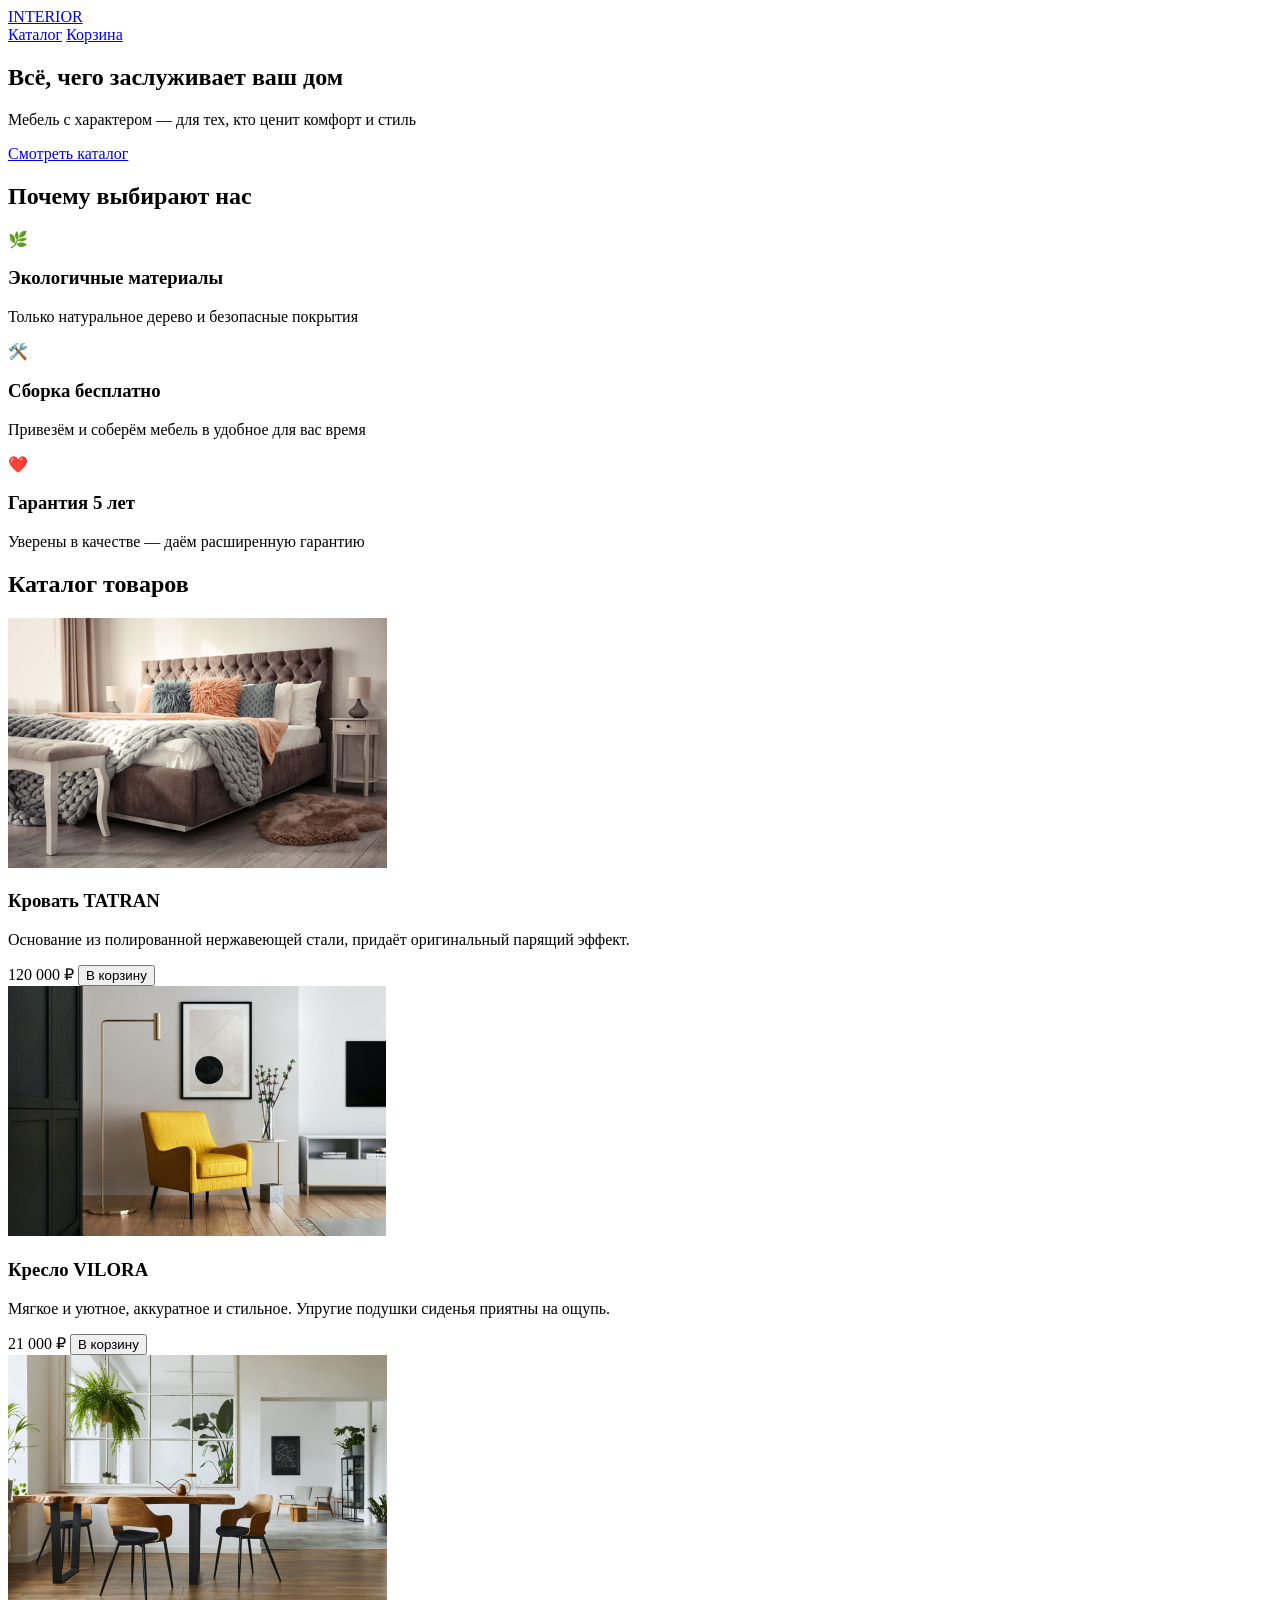
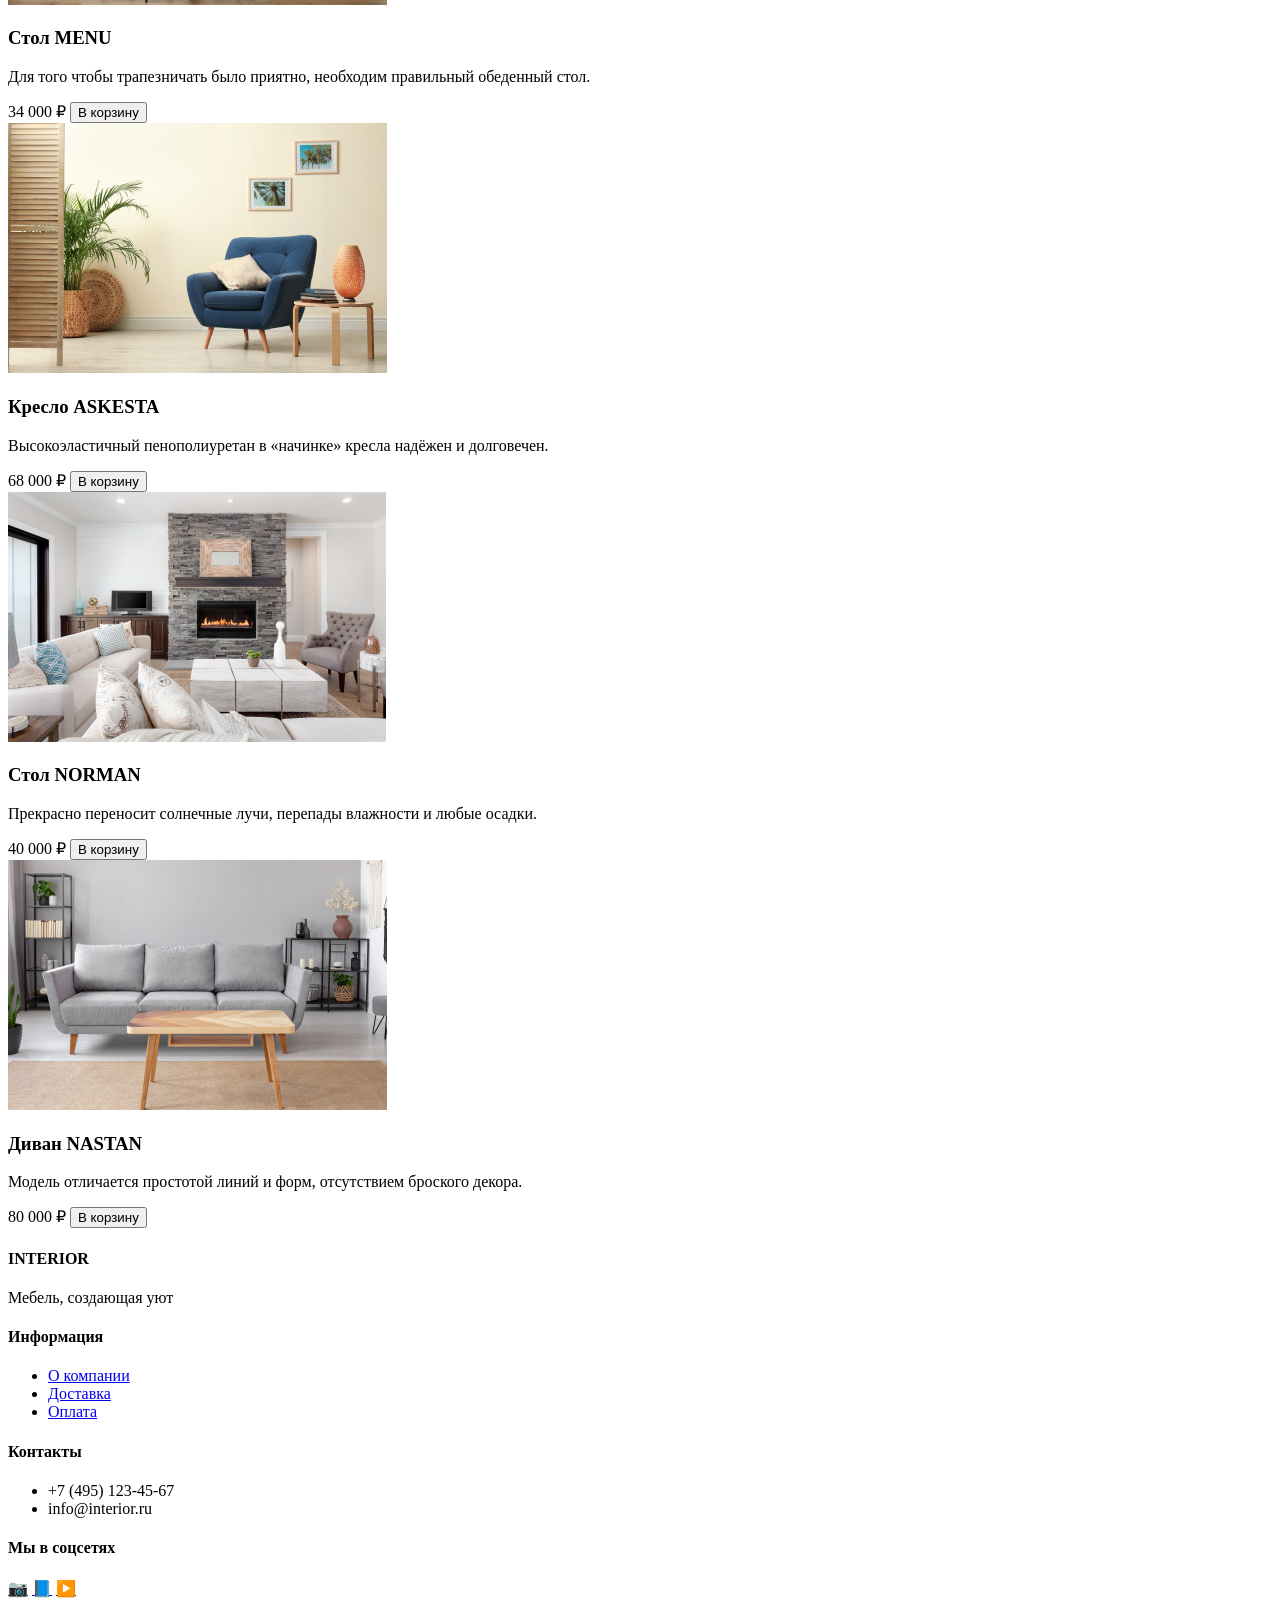
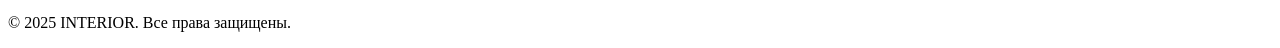
==== index.html @ 0c7b4607 "Update index.html" ====
<!DOCTYPE html>
<html lang="ru">
<head>
  <meta charset="UTF-8">
  <meta name="viewport" content="width=device-width, initial-scale=1.0">
  <title>INTERIOR — мебель для дома</title>

  <!-- Google Fonts: Montserrat + Open Sans -->
  <link rel="preconnect" href="https://fonts.googleapis.com">
  <link rel="preconnect" href="https://fonts.gstatic.com" crossorigin>
  <link href="https://fonts.googleapis.com/css2?family=Montserrat:wght@500;700&family=Open+Sans:wght@400;600&display=swap" rel="stylesheet">

  <link rel="stylesheet" href="style.css">
</head>
<body>

  <!-- Шапка -->
  <header class="main-header">
    <div class="container">
      <a href="#" class="logo">INTERIOR</a>
      <nav class="main-nav">
        <a href="#catalog">Каталог</a>
        <a href="#">Корзина</a>
      </nav>
    </div>
  </header>

  <!-- Hero -->
  <section class="hero">
    <div class="container hero__inner">
      <h1 class="hero__title">Всё, чего заслуживает ваш дом</h1>
      <p class="hero__subtitle">Мебель с характером — для тех, кто ценит комфорт и стиль</p>
      <a href="#catalog" class="btn btn--primary">Смотреть каталог</a>
    </div>
  </section>

  <!-- Преимущества -->
  <section class="features">
    <div class="container">
      <h2 class="section-title">Почему выбирают нас</h2>
      <div class="features__grid">
        <div class="feature-item">
          <span class="feature-icon">🌿</span>
          <h3>Экологичные материалы</h3>
          <p>Только натуральное дерево и безопасные покрытия</p>
        </div>
        <div class="feature-item">
          <span class="feature-icon">🛠️</span>
          <h3>Сборка бесплатно</h3>
          <p>Привезём и соберём мебель в удобное для вас время</p>
        </div>
        <div class="feature-item">
          <span class="feature-icon">❤️</span>
          <h3>Гарантия 5 лет</h3>
          <p>Уверены в качестве — даём расширенную гарантию</p>
        </div>
      </div>
    </div>
  </section>

  <!-- Каталог -->
  <section class="catalog" id="catalog">
    <div class="container">
      <h2 class="section-title">Каталог товаров</h2>
      <div class="products-grid">

        <div class="product-card">
          <img src="images/bed-tatran.jpg" alt="Кровать TATRAN">
          <div class="product-card__content">
            <h3>Кровать TATRAN</h3>
            <p>Основание из полированной нержавеющей стали, придаёт оригинальный парящий эффект.</p>
            <span class="price">120 000 ₽</span>
            <button class="btn btn--small">В корзину</button>
          </div>
        </div>

        <div class="product-card">
          <img src="images/chair-vilora.jpg" alt="Кресло VILORA">
          <div class="product-card__content">
            <h3>Кресло VILORA</h3>
            <p>Мягкое и уютное, аккуратное и стильное. Упругие подушки сиденья приятны на ощупь.</p>
            <span class="price">21 000 ₽</span>
            <button class="btn btn--small">В корзину</button>
          </div>
        </div>

        <div class="product-card">
          <img src="images/table-menu.jpg" alt="Стол MENU">
          <div class="product-card__content">
            <h3>Стол MENU</h3>
            <p>Для того чтобы трапезничать было приятно, необходим правильный обеденный стол.</p>
            <span class="price">34 000 ₽</span>
            <button class="btn btn--small">В корзину</button>
          </div>
        </div>

        <div class="product-card">
          <img src="images/chair-askesta.jpg" alt="Кресло ASKESTA">
          <div class="product-card__content">
            <h3>Кресло ASKESTA</h3>
            <p>Высокоэластичный пенополиуретан в «начинке» кресла надёжен и долговечен.</p>
            <span class="price">68 000 ₽</span>
            <button class="btn btn--small">В корзину</button>
          </div>
        </div>

        <div class="product-card">
          <img src="images/table-norman.jpg" alt="Стол NORMAN">
          <div class="product-card__content">
            <h3>Стол NORMAN</h3>
            <p>Прекрасно переносит солнечные лучи, перепады влажности и любые осадки.</p>
            <span class="price">40 000 ₽</span>
            <button class="btn btn--small">В корзину</button>
          </div>
        </div>

        <div class="product-card">
          <img src="images/sofa-nastan.jpg" alt="Диван NASTAN">
          <div class="product-card__content">
            <h3>Диван NASTAN</h3>
            <p>Модель отличается простотой линий и форм, отсутствием броского декора.</p>
            <span class="price">80 000 ₽</span>
            <button class="btn btn--small">В корзину</button>
          </div>
        </div>

      </div>
    </div>
  </section>

  <!-- Футер -->
  <footer class="main-footer">
    <div class="container">
      <div class="footer__cols">
        <div class="footer__col">
          <h4>INTERIOR</h4>
          <p>Мебель, создающая уют</p>
        </div>
        <div class="footer__col">
          <h4>Информация</h4>
          <ul>
            <li><a href="#">О компании</a></li>
            <li><a href="#">Доставка</a></li>
            <li><a href="#">Оплата</a></li>
          </ul>
        </div>
        <div class="footer__col">
          <h4>Контакты</h4>
          <ul>
            <li>+7 (495) 123-45-67</li>
            <li>info@interior.ru</li>
          </ul>
        </div>
        <div class="footer__col">
          <h4>Мы в соцсетях</h4>
          <div class="social-links">
            <a href="#">📷</a>
            <a href="#">📘</a>
            <a href="#">▶️</a>
          </div>
        </div>
      </div>
      <p class="copyright">© 2025 INTERIOR. Все права защищены.</p>
    </div>
  </footer>

</body>
</html>
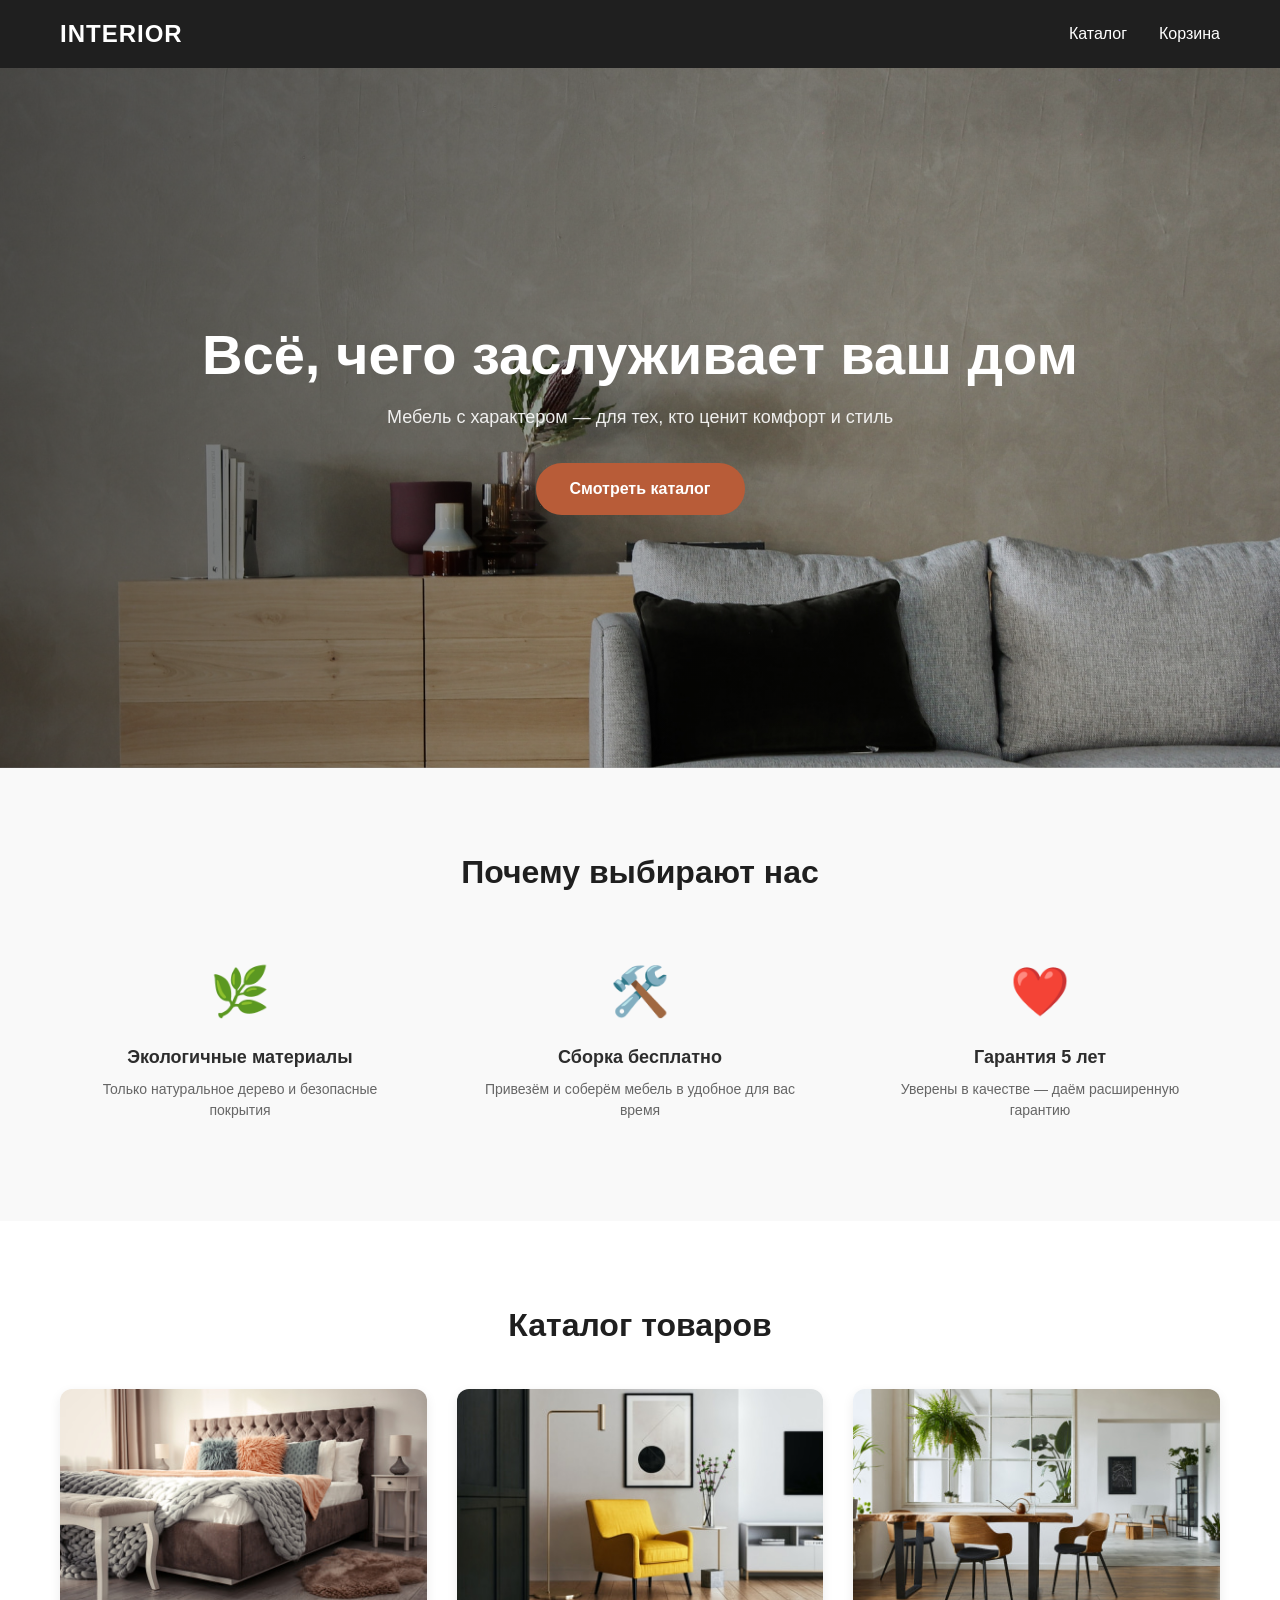
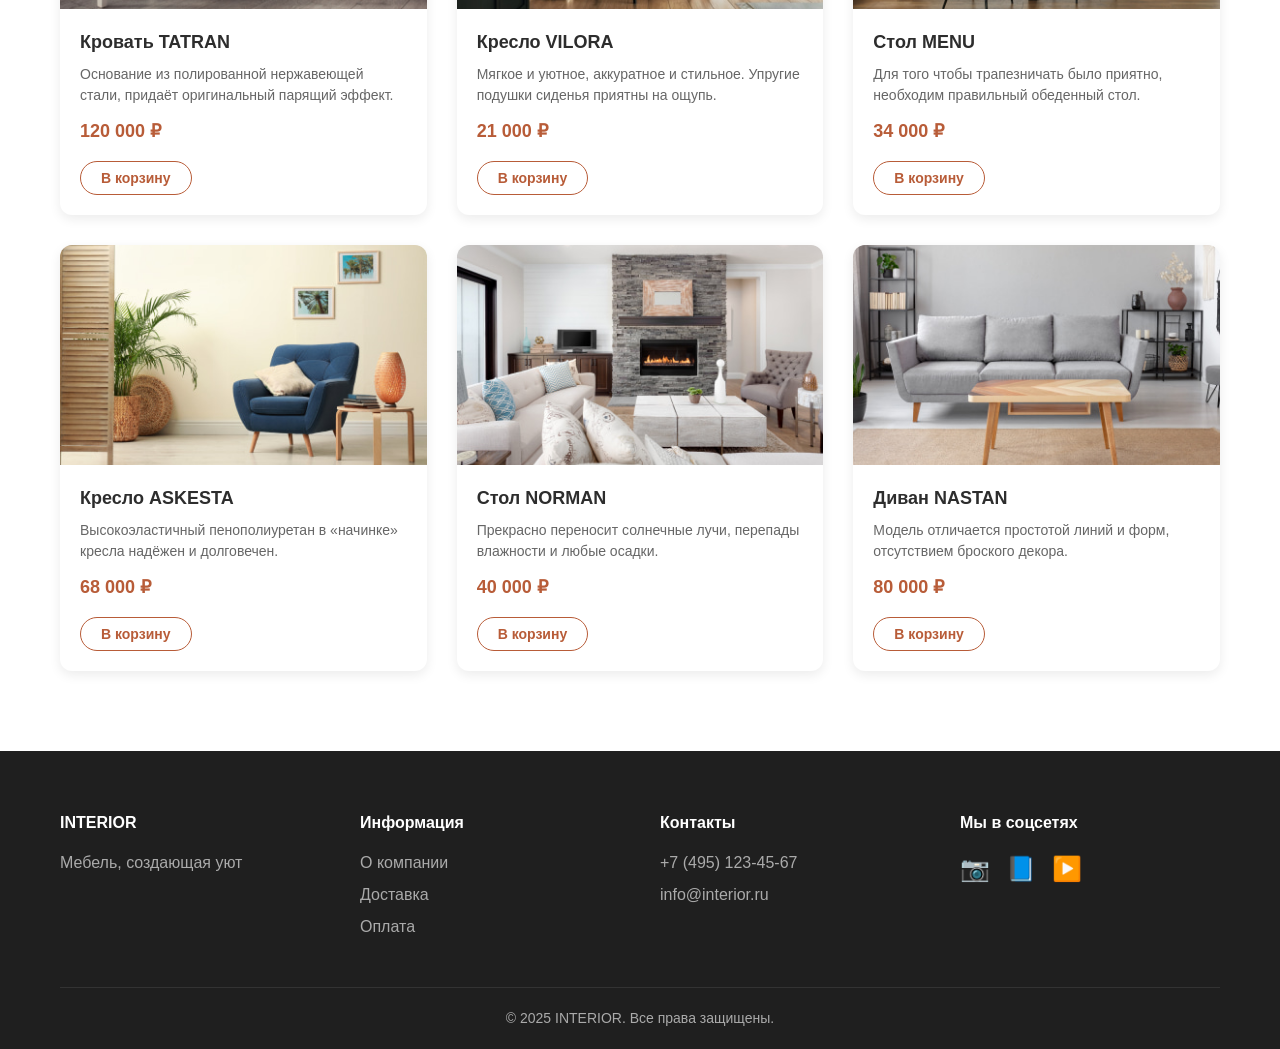
==== commit 956b3340: "Update index.html" ====
--- a/index.html
+++ b/index.html
@@ -4,13 +4,314 @@
   <meta charset="UTF-8">
   <meta name="viewport" content="width=device-width, initial-scale=1.0">
   <title>INTERIOR — мебель для дома</title>
-
-  <!-- Google Fonts: Montserrat + Open Sans -->
+  <!-- Google Fonts: Montserrat (заголовки) + Open Sans (текст) -->
   <link rel="preconnect" href="https://fonts.googleapis.com">
   <link rel="preconnect" href="https://fonts.gstatic.com" crossorigin>
   <link href="https://fonts.googleapis.com/css2?family=Montserrat:wght@500;700&family=Open+Sans:wght@400;600&display=swap" rel="stylesheet">
-
-  <link rel="stylesheet" href="style.css">
+  <style>
+    /* Базовые сбросы */
+    * {
+      margin: 0;
+      padding: 0;
+      box-sizing: border-box;
+    }
+
+    body {
+      font-family: 'Open Sans', sans-serif;
+      background-color: #ffffff;
+      color: #2d2d2d;
+      line-height: 1.5;
+    }
+
+    /* Центрирующий контейнер */
+    .container {
+      max-width: 1200px;
+      margin: 0 auto;
+      padding: 0 20px;
+      width: 100%;
+    }
+
+    /* Типографика */
+    h1, h2, h3, h4, .logo, .btn {
+      font-family: 'Montserrat', sans-serif;
+      font-weight: 700;
+    }
+
+    .section-title {
+      font-size: 32px;
+      margin-bottom: 40px;
+      text-align: center;
+      color: #1f1f1f;
+    }
+
+    /* Шапка */
+    .main-header {
+      background-color: #1f1f1f;
+      padding: 16px 0;
+      position: sticky;
+      top: 0;
+      z-index: 100;
+    }
+
+    .main-header .container {
+      display: flex;
+      justify-content: space-between;
+      align-items: center;
+    }
+
+    .logo {
+      color: #ffffff;
+      font-size: 24px;
+      text-decoration: none;
+      letter-spacing: 1px;
+    }
+
+    .main-nav {
+      display: flex;
+      gap: 32px;
+    }
+
+    .main-nav a {
+      color: #ffffff;
+      text-decoration: none;
+      font-weight: 500;
+      transition: opacity 0.2s;
+    }
+
+    .main-nav a:hover {
+      opacity: 0.8;
+    }
+
+    /* Hero — увеличен */
+    .hero {
+      background-image: linear-gradient(90deg, rgba(0,0,0,0.6) 0%, rgba(0,0,0,0.2) 70%), url('images/hero-bg.jpg');
+      background-size: cover;
+      background-position: center;
+      min-height: 700px;
+      display: flex;
+      align-items: center;
+      color: #ffffff;
+    }
+
+    .hero .container {
+      text-align: center;
+    }
+
+    .hero__title {
+      font-size: 56px;
+      margin-bottom: 16px;
+      line-height: 1.2;
+    }
+
+    .hero__subtitle {
+      font-size: 18px;
+      margin-bottom: 32px;
+      opacity: 0.9;
+    }
+
+    /* Кнопки */
+    .btn {
+      display: inline-block;
+      background-color: transparent;
+      border: 2px solid #b85c38;
+      color: #b85c38;
+      padding: 12px 32px;
+      font-weight: 600;
+      text-decoration: none;
+      border-radius: 40px;
+      transition: all 0.3s;
+      cursor: pointer;
+    }
+
+    .btn--primary {
+      background-color: #b85c38;
+      color: #ffffff;
+      border-color: #b85c38;
+    }
+
+    .btn--primary:hover {
+      background-color: #9f4b2e;
+      border-color: #9f4b2e;
+    }
+
+    .btn--small {
+      padding: 8px 20px;
+      font-size: 14px;
+      border-width: 1px;
+    }
+
+    /* Преимущества */
+    .features {
+      padding: 80px 0;
+      background-color: #f9f9f9;
+    }
+
+    .features__grid {
+      display: flex;
+      gap: 40px;
+      justify-content: center;
+      flex-wrap: wrap;
+    }
+
+    .feature-item {
+      flex: 1 1 280px;
+      text-align: center;
+      padding: 20px;
+    }
+
+    .feature-icon {
+      font-size: 48px;
+      display: block;
+      margin-bottom: 16px;
+    }
+
+    .feature-item h3 {
+      font-size: 18px;
+      margin-bottom: 8px;
+    }
+
+    .feature-item p {
+      color: #666;
+      font-size: 14px;
+    }
+
+    /* Каталог */
+    .catalog {
+      padding: 80px 0;
+    }
+
+    .products-grid {
+      display: grid;
+      grid-template-columns: repeat(auto-fill, minmax(280px, 1fr));
+      gap: 30px;
+    }
+
+    .product-card {
+      background: #ffffff;
+      border-radius: 12px;
+      overflow: hidden;
+      box-shadow: 0 4px 12px rgba(0,0,0,0.08);
+      transition: transform 0.3s, box-shadow 0.3s;
+    }
+
+    .product-card:hover {
+      transform: translateY(-5px);
+      box-shadow: 0 10px 20px rgba(0,0,0,0.15);
+    }
+
+    .product-card img {
+      width: 100%;
+      height: 220px;
+      object-fit: cover;
+      display: block;
+    }
+
+    .product-card__content {
+      padding: 20px;
+    }
+
+    .product-card h3 {
+      font-size: 18px;
+      margin-bottom: 8px;
+    }
+
+    .product-card p {
+      color: #666;
+      font-size: 14px;
+      margin-bottom: 12px;
+    }
+
+    .price {
+      display: block;
+      font-size: 18px;
+      font-weight: 700;
+      color: #b85c38;
+      margin-bottom: 16px;
+    }
+
+    /* Футер */
+    .main-footer {
+      background-color: #1f1f1f;
+      color: #aaaaaa;
+      padding: 60px 0 20px;
+    }
+
+    .footer__cols {
+      display: grid;
+      grid-template-columns: repeat(auto-fit, minmax(200px, 1fr));
+      gap: 40px;
+      margin-bottom: 40px;
+    }
+
+    .footer__col h4 {
+      color: #ffffff;
+      margin-bottom: 16px;
+      font-size: 16px;
+    }
+
+    .footer__col ul {
+      list-style: none;
+    }
+
+    .footer__col li {
+      margin-bottom: 8px;
+    }
+
+    .footer__col a {
+      color: #aaaaaa;
+      text-decoration: none;
+      transition: color 0.2s;
+    }
+
+    .footer__col a:hover {
+      color: #ffffff;
+    }
+
+    .social-links {
+      display: flex;
+      gap: 16px;
+    }
+
+    .social-links a {
+      font-size: 24px;
+      color: #aaaaaa;
+      transition: color 0.2s;
+    }
+
+    .social-links a:hover {
+      color: #b85c38;
+    }
+
+    .copyright {
+      text-align: center;
+      padding-top: 20px;
+      border-top: 1px solid #333;
+      font-size: 14px;
+    }
+
+    /* Адаптивность */
+    @media (max-width: 768px) {
+      .hero__title {
+        font-size: 32px;
+      }
+      .hero__subtitle {
+        font-size: 16px;
+      }
+      .hero {
+        min-height: 500px;
+      }
+      .features__grid {
+        gap: 20px;
+      }
+      .footer__cols {
+        grid-template-columns: 1fr;
+        text-align: center;
+      }
+      .social-links {
+        justify-content: center;
+      }
+    }
+  </style>
 </head>
 <body>
 
@@ -25,9 +326,9 @@
     </div>
   </header>
 
-  <!-- Hero -->
+  <!-- Hero (увеличен) -->
   <section class="hero">
-    <div class="container hero__inner">
+    <div class="container">
       <h1 class="hero__title">Всё, чего заслуживает ваш дом</h1>
       <p class="hero__subtitle">Мебель с характером — для тех, кто ценит комфорт и стиль</p>
       <a href="#catalog" class="btn btn--primary">Смотреть каталог</a>
@@ -58,7 +359,7 @@
     </div>
   </section>
 
-  <!-- Каталог -->
+  <!-- Каталог товаров -->
   <section class="catalog" id="catalog">
     <div class="container">
       <h2 class="section-title">Каталог товаров</h2>
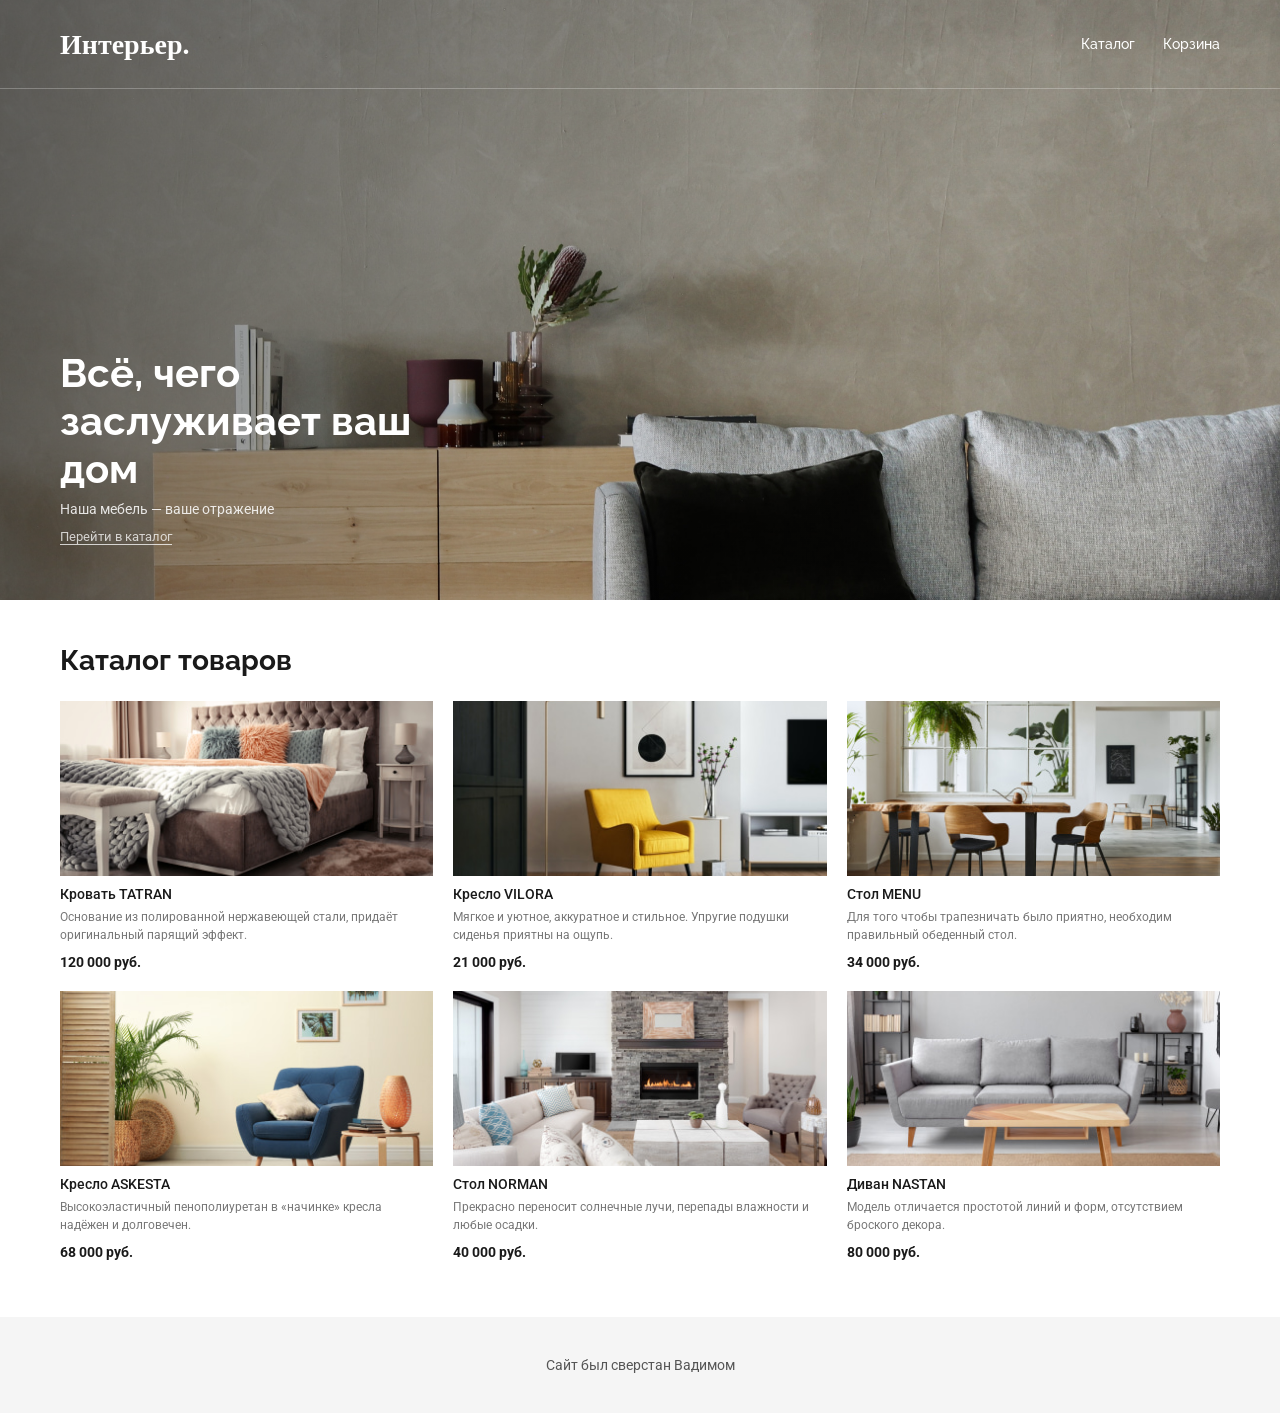
==== commit 57acbc0f: "Update index.html" ====
--- a/index.html
+++ b/index.html
@@ -1,469 +1,271 @@
 <!DOCTYPE html>
 <html lang="ru">
 <head>
-  <meta charset="UTF-8">
-  <meta name="viewport" content="width=device-width, initial-scale=1.0">
-  <title>INTERIOR — мебель для дома</title>
-  <!-- Google Fonts: Montserrat (заголовки) + Open Sans (текст) -->
-  <link rel="preconnect" href="https://fonts.googleapis.com">
-  <link rel="preconnect" href="https://fonts.gstatic.com" crossorigin>
-  <link href="https://fonts.googleapis.com/css2?family=Montserrat:wght@500;700&family=Open+Sans:wght@400;600&display=swap" rel="stylesheet">
-  <style>
-    /* Базовые сбросы */
-    * {
-      margin: 0;
-      padding: 0;
-      box-sizing: border-box;
-    }
-
-    body {
-      font-family: 'Open Sans', sans-serif;
-      background-color: #ffffff;
-      color: #2d2d2d;
-      line-height: 1.5;
-    }
-
-    /* Центрирующий контейнер */
-    .container {
-      max-width: 1200px;
-      margin: 0 auto;
-      padding: 0 20px;
-      width: 100%;
-    }
-
-    /* Типографика */
-    h1, h2, h3, h4, .logo, .btn {
-      font-family: 'Montserrat', sans-serif;
-      font-weight: 700;
-    }
-
-    .section-title {
-      font-size: 32px;
-      margin-bottom: 40px;
-      text-align: center;
-      color: #1f1f1f;
-    }
-
-    /* Шапка */
-    .main-header {
-      background-color: #1f1f1f;
-      padding: 16px 0;
-      position: sticky;
-      top: 0;
-      z-index: 100;
-    }
-
-    .main-header .container {
-      display: flex;
-      justify-content: space-between;
-      align-items: center;
-    }
-
-    .logo {
-      color: #ffffff;
-      font-size: 24px;
-      text-decoration: none;
-      letter-spacing: 1px;
-    }
-
-    .main-nav {
-      display: flex;
-      gap: 32px;
-    }
-
-    .main-nav a {
-      color: #ffffff;
-      text-decoration: none;
-      font-weight: 500;
-      transition: opacity 0.2s;
-    }
-
-    .main-nav a:hover {
-      opacity: 0.8;
-    }
-
-    /* Hero — увеличен */
-    .hero {
-      background-image: linear-gradient(90deg, rgba(0,0,0,0.6) 0%, rgba(0,0,0,0.2) 70%), url('images/hero-bg.jpg');
-      background-size: cover;
-      background-position: center;
-      min-height: 700px;
-      display: flex;
-      align-items: center;
-      color: #ffffff;
-    }
-
-    .hero .container {
-      text-align: center;
-    }
-
-    .hero__title {
-      font-size: 56px;
-      margin-bottom: 16px;
-      line-height: 1.2;
-    }
-
-    .hero__subtitle {
-      font-size: 18px;
-      margin-bottom: 32px;
-      opacity: 0.9;
-    }
-
-    /* Кнопки */
-    .btn {
-      display: inline-block;
-      background-color: transparent;
-      border: 2px solid #b85c38;
-      color: #b85c38;
-      padding: 12px 32px;
-      font-weight: 600;
-      text-decoration: none;
-      border-radius: 40px;
-      transition: all 0.3s;
-      cursor: pointer;
-    }
-
-    .btn--primary {
-      background-color: #b85c38;
-      color: #ffffff;
-      border-color: #b85c38;
-    }
-
-    .btn--primary:hover {
-      background-color: #9f4b2e;
-      border-color: #9f4b2e;
-    }
-
-    .btn--small {
-      padding: 8px 20px;
-      font-size: 14px;
-      border-width: 1px;
-    }
-
-    /* Преимущества */
-    .features {
-      padding: 80px 0;
-      background-color: #f9f9f9;
-    }
-
-    .features__grid {
-      display: flex;
-      gap: 40px;
-      justify-content: center;
-      flex-wrap: wrap;
-    }
-
-    .feature-item {
-      flex: 1 1 280px;
-      text-align: center;
-      padding: 20px;
-    }
-
-    .feature-icon {
-      font-size: 48px;
-      display: block;
-      margin-bottom: 16px;
-    }
-
-    .feature-item h3 {
-      font-size: 18px;
-      margin-bottom: 8px;
-    }
-
-    .feature-item p {
-      color: #666;
-      font-size: 14px;
-    }
-
-    /* Каталог */
-    .catalog {
-      padding: 80px 0;
-    }
-
-    .products-grid {
-      display: grid;
-      grid-template-columns: repeat(auto-fill, minmax(280px, 1fr));
-      gap: 30px;
-    }
-
-    .product-card {
-      background: #ffffff;
-      border-radius: 12px;
-      overflow: hidden;
-      box-shadow: 0 4px 12px rgba(0,0,0,0.08);
-      transition: transform 0.3s, box-shadow 0.3s;
-    }
-
-    .product-card:hover {
-      transform: translateY(-5px);
-      box-shadow: 0 10px 20px rgba(0,0,0,0.15);
-    }
-
-    .product-card img {
-      width: 100%;
-      height: 220px;
-      object-fit: cover;
-      display: block;
-    }
-
-    .product-card__content {
-      padding: 20px;
-    }
-
-    .product-card h3 {
-      font-size: 18px;
-      margin-bottom: 8px;
-    }
-
-    .product-card p {
-      color: #666;
-      font-size: 14px;
-      margin-bottom: 12px;
-    }
-
-    .price {
-      display: block;
-      font-size: 18px;
-      font-weight: 700;
-      color: #b85c38;
-      margin-bottom: 16px;
-    }
-
-    /* Футер */
-    .main-footer {
-      background-color: #1f1f1f;
-      color: #aaaaaa;
-      padding: 60px 0 20px;
-    }
-
-    .footer__cols {
-      display: grid;
-      grid-template-columns: repeat(auto-fit, minmax(200px, 1fr));
-      gap: 40px;
-      margin-bottom: 40px;
-    }
-
-    .footer__col h4 {
-      color: #ffffff;
-      margin-bottom: 16px;
-      font-size: 16px;
-    }
-
-    .footer__col ul {
-      list-style: none;
-    }
-
-    .footer__col li {
-      margin-bottom: 8px;
-    }
-
-    .footer__col a {
-      color: #aaaaaa;
-      text-decoration: none;
-      transition: color 0.2s;
-    }
-
-    .footer__col a:hover {
-      color: #ffffff;
-    }
-
-    .social-links {
-      display: flex;
-      gap: 16px;
-    }
-
-    .social-links a {
-      font-size: 24px;
-      color: #aaaaaa;
-      transition: color 0.2s;
-    }
-
-    .social-links a:hover {
-      color: #b85c38;
-    }
-
-    .copyright {
-      text-align: center;
-      padding-top: 20px;
-      border-top: 1px solid #333;
-      font-size: 14px;
-    }
-
-    /* Адаптивность */
-    @media (max-width: 768px) {
-      .hero__title {
-        font-size: 32px;
-      }
-      .hero__subtitle {
-        font-size: 16px;
-      }
-      .hero {
-        min-height: 500px;
-      }
-      .features__grid {
-        gap: 20px;
-      }
-      .footer__cols {
-        grid-template-columns: 1fr;
-        text-align: center;
-      }
-      .social-links {
-        justify-content: center;
-      }
-    }
-  </style>
+    <meta charset="UTF-8">
+    <meta name="viewport" content="width=device-width, initial-scale=1.0">
+    <title>Интерьер — Всё, чего заслуживает ваш дом</title>
+    <!-- Google Fonts: Raleway (заголовки/лого) + Roboto (текст) -->
+    <link rel="preconnect" href="https://fonts.googleapis.com">
+    <link rel="preconnect" href="https://fonts.gstatic.com" crossorigin>
+    <link href="https://fonts.googleapis.com/css2?family=Raleway:wght@500;700&family=Roboto:wght@400;500;700&display=swap" rel="stylesheet">
+    <style>
+        /* Базовые сбросы */
+        * {
+            margin: 0;
+            padding: 0;
+            box-sizing: border-box;
+        }
+
+        body {
+            font-family: 'Roboto', sans-serif;
+            background-color: #fff;
+            color: #1a1a1a;
+        }
+
+        /* Класс для центрирования контента (используем .center, как в задании) */
+        .center {
+            max-width: 1200px;
+            margin: 0 auto;
+            padding: 0 20px;
+            width: 100%;
+        }
+
+        /* Шапка */
+        header {
+            position: absolute;
+            top: 0;
+            left: 0;
+            right: 0;
+            z-index: 10;
+            padding: 24px 0;
+            border-bottom: 1px solid rgba(255, 255, 255, 0.25);
+        }
+
+        header .center {
+            display: flex;
+            justify-content: space-between;
+            align-items: center;
+        }
+
+        .logo img {
+            height: 40px; /* подстрой под размер логотипа */
+            width: auto;
+            display: block;
+        }
+
+        nav {
+            display: flex;
+            gap: 28px;
+        }
+
+        nav a {
+            font-family: 'Raleway', sans-serif;
+            color: #fff;
+            text-decoration: none;
+            font-size: 14px;
+            font-weight: 500;
+        }
+
+        nav a:hover {
+            text-decoration: underline;
+        }
+
+        /* Hero секция */
+        .hero {
+            position: relative;
+            height: 600px; /* можно изменить под макет */
+            background-image: url('images/hero-bg.jpg');
+            background-size: cover;
+            background-position: center;
+            display: flex;
+            align-items: flex-end;
+        }
+
+        .hero::before {
+            content: '';
+            position: absolute;
+            inset: 0;
+            background: linear-gradient(to right, rgba(0,0,0,0.5) 0%, rgba(0,0,0,0.1) 65%, transparent 100%);
+        }
+
+        .hero-content {
+            position: relative;
+            z-index: 2;
+            padding-bottom: 56px;
+            width: 100%;
+        }
+
+        .hero-content .center {
+            display: flex;
+            flex-direction: column;
+            align-items: flex-start;
+        }
+
+        .hero h1 {
+            font-family: 'Raleway', sans-serif;
+            font-size: 40px;
+            font-weight: 700;
+            color: #fff;
+            line-height: 1.2;
+            max-width: 420px;
+            margin-bottom: 8px;
+        }
+
+        .hero-subtitle {
+            font-size: 14px;
+            color: rgba(255,255,255,0.85);
+            margin-bottom: 12px;
+        }
+
+        .hero-link {
+            font-size: 13px;
+            color: rgba(255,255,255,0.75);
+            text-decoration: underline;
+            text-underline-offset: 3px;
+        }
+
+        .hero-link:hover {
+            color: #fff;
+        }
+
+        /* Каталог товаров */
+        .catalog {
+            padding: 44px 0 56px;
+        }
+
+        .catalog h2 {
+            font-family: 'Raleway', sans-serif;
+            font-size: 28px;
+            font-weight: 700;
+            margin-bottom: 24px;
+            color: #1a1a1a;
+        }
+
+        .products-grid {
+            display: flex;
+            flex-wrap: wrap;
+            gap: 20px;
+        }
+
+        .product-card {
+            flex: 1 1 calc(33.333% - 14px);
+            min-width: 180px;
+        }
+
+        .product-card img {
+            width: 100%;
+            height: 175px;
+            object-fit: cover;
+            display: block;
+            background: linear-gradient(135deg, #d8d0c8, #c4b49a);
+        }
+
+        .product-card h3 {
+            font-size: 14px;
+            font-weight: 500;
+            margin-top: 10px;
+            margin-bottom: 6px;
+            color: #1a1a1a;
+        }
+
+        .product-card p {
+            font-size: 12px;
+            color: #777;
+            line-height: 1.5;
+            margin-bottom: 8px;
+        }
+
+        .product-card .price {
+            font-size: 14px;
+            font-weight: 700;
+            color: #1a1a1a;
+        }
+
+        /* Футер */
+        footer {
+            background-color: #f5f5f5;
+            padding: 40px 20px;
+            text-align: center;
+            font-size: 14px;
+            color: #555;
+        }
+    </style>
 </head>
 <body>
-
-  <!-- Шапка -->
-  <header class="main-header">
-    <div class="container">
-      <a href="#" class="logo">INTERIOR</a>
-      <nav class="main-nav">
-        <a href="#catalog">Каталог</a>
-        <a href="#">Корзина</a>
-      </nav>
-    </div>
-  </header>
-
-  <!-- Hero (увеличен) -->
-  <section class="hero">
-    <div class="container">
-      <h1 class="hero__title">Всё, чего заслуживает ваш дом</h1>
-      <p class="hero__subtitle">Мебель с характером — для тех, кто ценит комфорт и стиль</p>
-      <a href="#catalog" class="btn btn--primary">Смотреть каталог</a>
-    </div>
-  </section>
-
-  <!-- Преимущества -->
-  <section class="features">
-    <div class="container">
-      <h2 class="section-title">Почему выбирают нас</h2>
-      <div class="features__grid">
-        <div class="feature-item">
-          <span class="feature-icon">🌿</span>
-          <h3>Экологичные материалы</h3>
-          <p>Только натуральное дерево и безопасные покрытия</p>
+    <section class="hero">
+        <header>
+            <div class="center">
+                <!-- Логотип-картинка: замените src на путь к вашему файлу логотипа -->
+                <a href="#" class="logo">
+                    <img src="data:image/svg+xml,%3Csvg xmlns='http://www.w3.org/2000/svg' viewBox='0 0 150 40'%3E%3Ctext x='0' y='30' font-family='Raleway' font-size='28' font-weight='700' fill='white'%3EИнтерьер.%3C/text%3E%3C/svg%3E" alt="Интерьер">
+                </a>
+                <nav>
+                    <a href="#catalog">Каталог</a>
+                    <a href="#">Корзина</a>
+                </nav>
+            </div>
+        </header>
+        <div class="hero-content">
+            <div class="center">
+                <h1>Всё, чего заслуживает ваш дом</h1>
+                <p class="hero-subtitle">Наша мебель — ваше отражение</p>
+                <a href="#catalog" class="hero-link">Перейти в каталог</a>
+            </div>
         </div>
-        <div class="feature-item">
-          <span class="feature-icon">🛠️</span>
-          <h3>Сборка бесплатно</h3>
-          <p>Привезём и соберём мебель в удобное для вас время</p>
+    </section>
+
+    <section class="catalog" id="catalog">
+        <div class="center">
+            <h2>Каталог товаров</h2>
+            <div class="products-grid">
+                <!-- Карточка 1 -->
+                <div class="product-card">
+                    <img src="images/bed-tatran.jpg" alt="Кровать TATRAN">
+                    <h3>Кровать TATRAN</h3>
+                    <p>Основание из полированной нержавеющей стали, придаёт оригинальный парящий эффект.</p>
+                    <span class="price">120 000 руб.</span>
+                </div>
+                <!-- Карточка 2 -->
+                <div class="product-card">
+                    <img src="images/chair-vilora.jpg" alt="Кресло VILORA">
+                    <h3>Кресло VILORA</h3>
+                    <p>Мягкое и уютное, аккуратное и стильное. Упругие подушки сиденья приятны на ощупь.</p>
+                    <span class="price">21 000 руб.</span>
+                </div>
+                <!-- Карточка 3 -->
+                <div class="product-card">
+                    <img src="images/table-menu.jpg" alt="Стол MENU">
+                    <h3>Стол MENU</h3>
+                    <p>Для того чтобы трапезничать было приятно, необходим правильный обеденный стол.</p>
+                    <span class="price">34 000 руб.</span>
+                </div>
+                <!-- Карточка 4 -->
+                <div class="product-card">
+                    <img src="images/chair-askesta.jpg" alt="Кресло ASKESTA">
+                    <h3>Кресло ASKESTA</h3>
+                    <p>Высокоэластичный пенополиуретан в «начинке» кресла надёжен и долговечен.</p>
+                    <span class="price">68 000 руб.</span>
+                </div>
+                <!-- Карточка 5 -->
+                <div class="product-card">
+                    <img src="images/table-norman.jpg" alt="Стол NORMAN">
+                    <h3>Стол NORMAN</h3>
+                    <p>Прекрасно переносит солнечные лучи, перепады влажности и любые осадки.</p>
+                    <span class="price">40 000 руб.</span>
+                </div>
+                <!-- Карточка 6 -->
+                <div class="product-card">
+                    <img src="images/sofa-nastan.jpg" alt="Диван NASTAN">
+                    <h3>Диван NASTAN</h3>
+                    <p>Модель отличается простотой линий и форм, отсутствием броского декора.</p>
+                    <span class="price">80 000 руб.</span>
+                </div>
+            </div>
         </div>
-        <div class="feature-item">
-          <span class="feature-icon">❤️</span>
-          <h3>Гарантия 5 лет</h3>
-          <p>Уверены в качестве — даём расширенную гарантию</p>
-        </div>
-      </div>
-    </div>
-  </section>
-
-  <!-- Каталог товаров -->
-  <section class="catalog" id="catalog">
-    <div class="container">
-      <h2 class="section-title">Каталог товаров</h2>
-      <div class="products-grid">
-
-        <div class="product-card">
-          <img src="images/bed-tatran.jpg" alt="Кровать TATRAN">
-          <div class="product-card__content">
-            <h3>Кровать TATRAN</h3>
-            <p>Основание из полированной нержавеющей стали, придаёт оригинальный парящий эффект.</p>
-            <span class="price">120 000 ₽</span>
-            <button class="btn btn--small">В корзину</button>
-          </div>
-        </div>
-
-        <div class="product-card">
-          <img src="images/chair-vilora.jpg" alt="Кресло VILORA">
-          <div class="product-card__content">
-            <h3>Кресло VILORA</h3>
-            <p>Мягкое и уютное, аккуратное и стильное. Упругие подушки сиденья приятны на ощупь.</p>
-            <span class="price">21 000 ₽</span>
-            <button class="btn btn--small">В корзину</button>
-          </div>
-        </div>
-
-        <div class="product-card">
-          <img src="images/table-menu.jpg" alt="Стол MENU">
-          <div class="product-card__content">
-            <h3>Стол MENU</h3>
-            <p>Для того чтобы трапезничать было приятно, необходим правильный обеденный стол.</p>
-            <span class="price">34 000 ₽</span>
-            <button class="btn btn--small">В корзину</button>
-          </div>
-        </div>
-
-        <div class="product-card">
-          <img src="images/chair-askesta.jpg" alt="Кресло ASKESTA">
-          <div class="product-card__content">
-            <h3>Кресло ASKESTA</h3>
-            <p>Высокоэластичный пенополиуретан в «начинке» кресла надёжен и долговечен.</p>
-            <span class="price">68 000 ₽</span>
-            <button class="btn btn--small">В корзину</button>
-          </div>
-        </div>
-
-        <div class="product-card">
-          <img src="images/table-norman.jpg" alt="Стол NORMAN">
-          <div class="product-card__content">
-            <h3>Стол NORMAN</h3>
-            <p>Прекрасно переносит солнечные лучи, перепады влажности и любые осадки.</p>
-            <span class="price">40 000 ₽</span>
-            <button class="btn btn--small">В корзину</button>
-          </div>
-        </div>
-
-        <div class="product-card">
-          <img src="images/sofa-nastan.jpg" alt="Диван NASTAN">
-          <div class="product-card__content">
-            <h3>Диван NASTAN</h3>
-            <p>Модель отличается простотой линий и форм, отсутствием броского декора.</p>
-            <span class="price">80 000 ₽</span>
-            <button class="btn btn--small">В корзину</button>
-          </div>
-        </div>
-
-      </div>
-    </div>
-  </section>
-
-  <!-- Футер -->
-  <footer class="main-footer">
-    <div class="container">
-      <div class="footer__cols">
-        <div class="footer__col">
-          <h4>INTERIOR</h4>
-          <p>Мебель, создающая уют</p>
-        </div>
-        <div class="footer__col">
-          <h4>Информация</h4>
-          <ul>
-            <li><a href="#">О компании</a></li>
-            <li><a href="#">Доставка</a></li>
-            <li><a href="#">Оплата</a></li>
-          </ul>
-        </div>
-        <div class="footer__col">
-          <h4>Контакты</h4>
-          <ul>
-            <li>+7 (495) 123-45-67</li>
-            <li>info@interior.ru</li>
-          </ul>
-        </div>
-        <div class="footer__col">
-          <h4>Мы в соцсетях</h4>
-          <div class="social-links">
-            <a href="#">📷</a>
-            <a href="#">📘</a>
-            <a href="#">▶️</a>
-          </div>
-        </div>
-      </div>
-      <p class="copyright">© 2025 INTERIOR. Все права защищены.</p>
-    </div>
-  </footer>
-
+    </section>
+
+    <footer>
+        <p>Сайт был сверстан Вадимом</p> <!-- Не забудь заменить на своё имя -->
+    </footer>
 </body>
 </html>
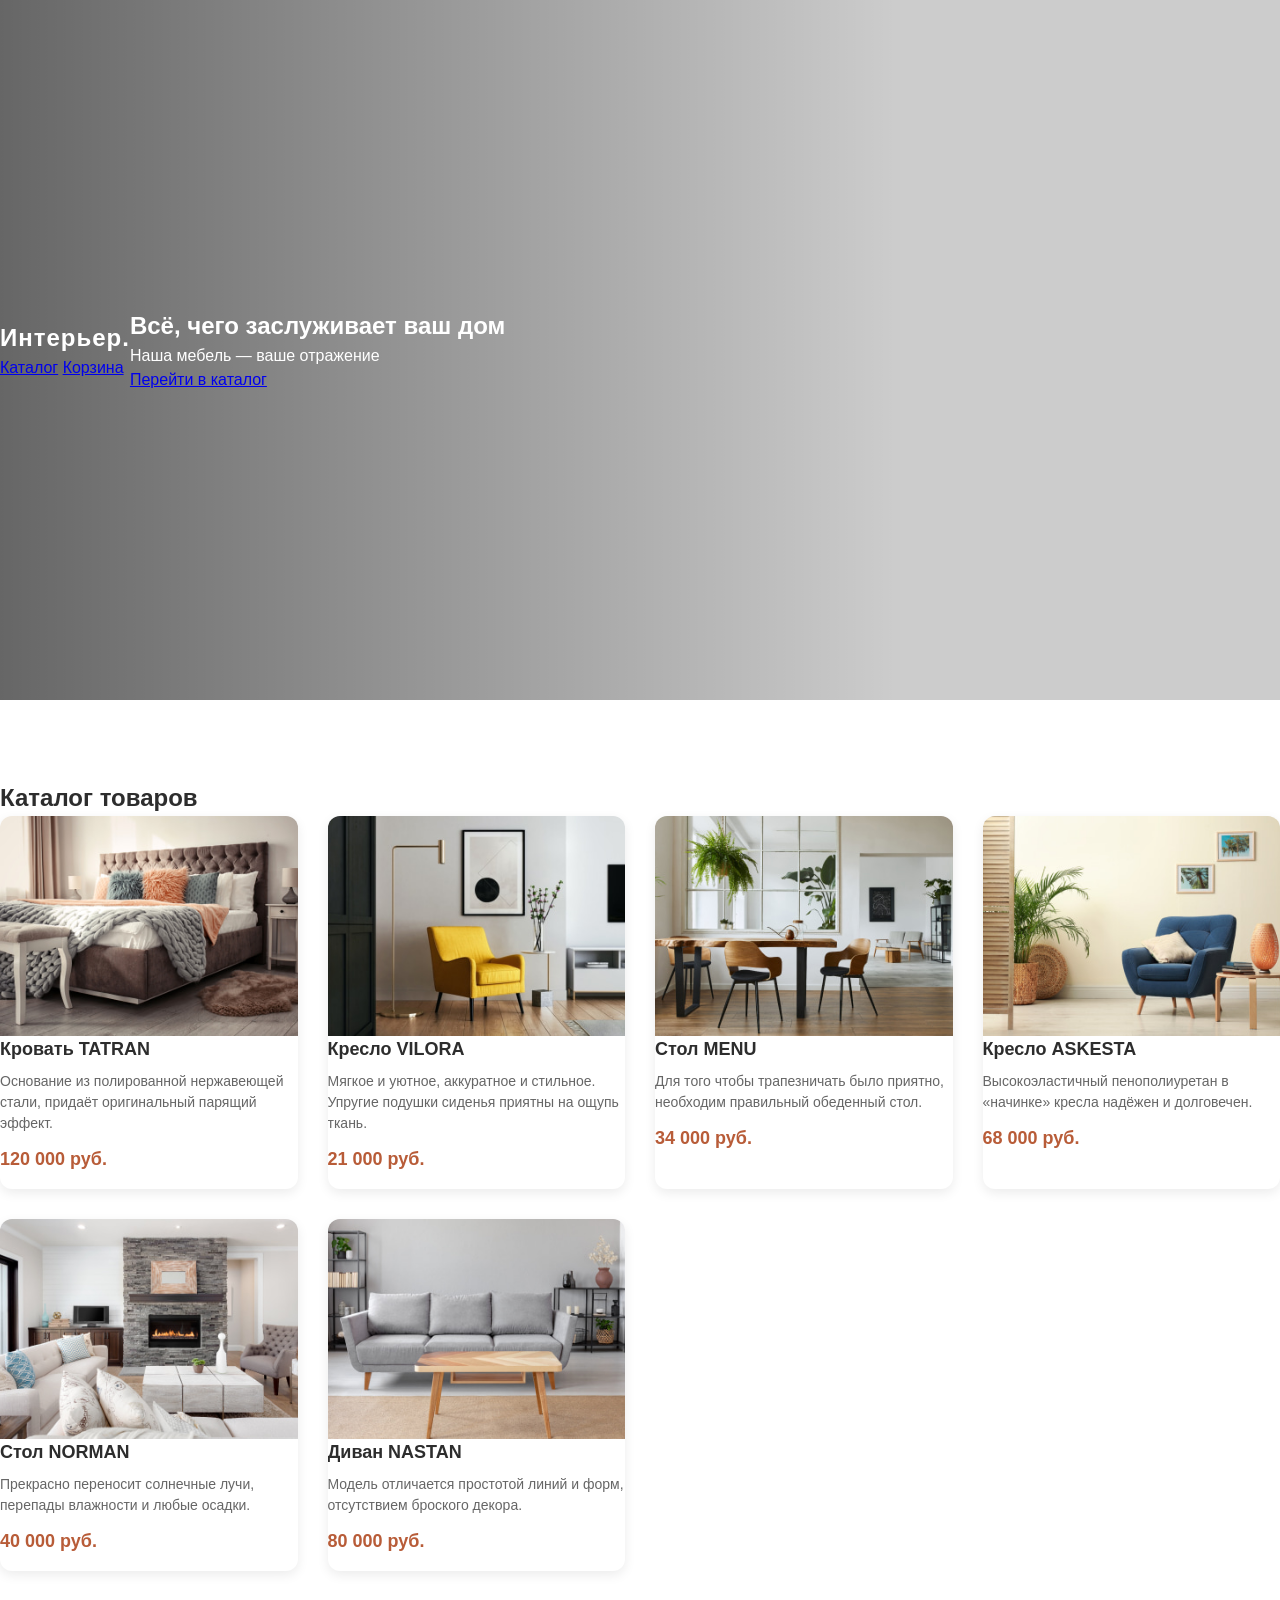
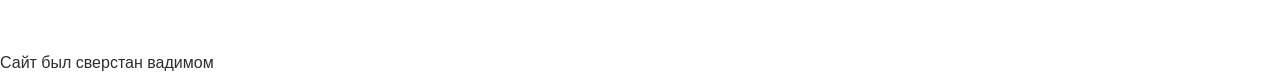
==== commit 92cfdb75: "Update index.html" ====
--- a/index.html
+++ b/index.html
@@ -1,271 +1,110 @@
 <!DOCTYPE html>
 <html lang="ru">
 <head>
-    <meta charset="UTF-8">
-    <meta name="viewport" content="width=device-width, initial-scale=1.0">
-    <title>Интерьер — Всё, чего заслуживает ваш дом</title>
-    <!-- Google Fonts: Raleway (заголовки/лого) + Roboto (текст) -->
-    <link rel="preconnect" href="https://fonts.googleapis.com">
-    <link rel="preconnect" href="https://fonts.gstatic.com" crossorigin>
-    <link href="https://fonts.googleapis.com/css2?family=Raleway:wght@500;700&family=Roboto:wght@400;500;700&display=swap" rel="stylesheet">
-    <style>
-        /* Базовые сбросы */
-        * {
-            margin: 0;
-            padding: 0;
-            box-sizing: border-box;
-        }
+  <meta charset="UTF-8" />
+  <meta name="viewport" content="width=device-width, initial-scale=1.0" />
+  <title>Интерьер — Всё, чего заслуживает ваш дом</title>
 
-        body {
-            font-family: 'Roboto', sans-serif;
-            background-color: #fff;
-            color: #1a1a1a;
-        }
+  <!-- Google Fonts: Raleway (заголовки/лого) + Roboto (текст) -->
+  <link rel="preconnect" href="https://fonts.googleapis.com" />
+  <link rel="preconnect" href="https://fonts.gstatic.com" crossorigin />
+  <link
+    href="https://fonts.googleapis.com/css2?family=Raleway:wght@500;700&family=Roboto:wght@400;500;700&display=swap"
+    rel="stylesheet"
+  />
 
-        /* Класс для центрирования контента (используем .center, как в задании) */
-        .center {
-            max-width: 1200px;
-            margin: 0 auto;
-            padding: 0 20px;
-            width: 100%;
-        }
 
-        /* Шапка */
-        header {
-            position: absolute;
-            top: 0;
-            left: 0;
-            right: 0;
-            z-index: 10;
-            padding: 24px 0;
-            border-bottom: 1px solid rgba(255, 255, 255, 0.25);
-        }
-
-        header .center {
-            display: flex;
-            justify-content: space-between;
-            align-items: center;
-        }
-
-        .logo img {
-            height: 40px; /* подстрой под размер логотипа */
-            width: auto;
-            display: block;
-        }
-
-        nav {
-            display: flex;
-            gap: 28px;
-        }
-
-        nav a {
-            font-family: 'Raleway', sans-serif;
-            color: #fff;
-            text-decoration: none;
-            font-size: 14px;
-            font-weight: 500;
-        }
-
-        nav a:hover {
-            text-decoration: underline;
-        }
-
-        /* Hero секция */
-        .hero {
-            position: relative;
-            height: 600px; /* можно изменить под макет */
-            background-image: url('images/hero-bg.jpg');
-            background-size: cover;
-            background-position: center;
-            display: flex;
-            align-items: flex-end;
-        }
-
-        .hero::before {
-            content: '';
-            position: absolute;
-            inset: 0;
-            background: linear-gradient(to right, rgba(0,0,0,0.5) 0%, rgba(0,0,0,0.1) 65%, transparent 100%);
-        }
-
-        .hero-content {
-            position: relative;
-            z-index: 2;
-            padding-bottom: 56px;
-            width: 100%;
-        }
-
-        .hero-content .center {
-            display: flex;
-            flex-direction: column;
-            align-items: flex-start;
-        }
-
-        .hero h1 {
-            font-family: 'Raleway', sans-serif;
-            font-size: 40px;
-            font-weight: 700;
-            color: #fff;
-            line-height: 1.2;
-            max-width: 420px;
-            margin-bottom: 8px;
-        }
-
-        .hero-subtitle {
-            font-size: 14px;
-            color: rgba(255,255,255,0.85);
-            margin-bottom: 12px;
-        }
-
-        .hero-link {
-            font-size: 13px;
-            color: rgba(255,255,255,0.75);
-            text-decoration: underline;
-            text-underline-offset: 3px;
-        }
-
-        .hero-link:hover {
-            color: #fff;
-        }
-
-        /* Каталог товаров */
-        .catalog {
-            padding: 44px 0 56px;
-        }
-
-        .catalog h2 {
-            font-family: 'Raleway', sans-serif;
-            font-size: 28px;
-            font-weight: 700;
-            margin-bottom: 24px;
-            color: #1a1a1a;
-        }
-
-        .products-grid {
-            display: flex;
-            flex-wrap: wrap;
-            gap: 20px;
-        }
-
-        .product-card {
-            flex: 1 1 calc(33.333% - 14px);
-            min-width: 180px;
-        }
-
-        .product-card img {
-            width: 100%;
-            height: 175px;
-            object-fit: cover;
-            display: block;
-            background: linear-gradient(135deg, #d8d0c8, #c4b49a);
-        }
-
-        .product-card h3 {
-            font-size: 14px;
-            font-weight: 500;
-            margin-top: 10px;
-            margin-bottom: 6px;
-            color: #1a1a1a;
-        }
-
-        .product-card p {
-            font-size: 12px;
-            color: #777;
-            line-height: 1.5;
-            margin-bottom: 8px;
-        }
-
-        .product-card .price {
-            font-size: 14px;
-            font-weight: 700;
-            color: #1a1a1a;
-        }
-
-        /* Футер */
-        footer {
-            background-color: #f5f5f5;
-            padding: 40px 20px;
-            text-align: center;
-            font-size: 14px;
-            color: #555;
-        }
-    </style>
+  <link rel="stylesheet" href="styles/style.css" />
 </head>
 <body>
-    <section class="hero">
-        <header>
-            <div class="center">
-                <!-- Логотип-картинка: замените src на путь к вашему файлу логотипа -->
-                <a href="#" class="logo">
-                    <img src="data:image/svg+xml,%3Csvg xmlns='http://www.w3.org/2000/svg' viewBox='0 0 150 40'%3E%3Ctext x='0' y='30' font-family='Raleway' font-size='28' font-weight='700' fill='white'%3EИнтерьер.%3C/text%3E%3C/svg%3E" alt="Интерьер">
-                </a>
-                <nav>
-                    <a href="#catalog">Каталог</a>
-                    <a href="#">Корзина</a>
-                </nav>
-            </div>
-        </header>
-        <div class="hero-content">
-            <div class="center">
-                <h1>Всё, чего заслуживает ваш дом</h1>
-                <p class="hero-subtitle">Наша мебель — ваше отражение</p>
-                <a href="#catalog" class="hero-link">Перейти в каталог</a>
-            </div>
+
+
+  <section class="hero">
+
+
+    <header>
+      <div class="center">
+        <a href="#" class="logo">Интерьер.</a>
+        <nav>
+          <a href="#catalog">Каталог</a>
+          <a href="#">Корзина</a>
+        </nav>
+      </div>
+    </header>
+
+
+    <div class="hero-content">
+      <div class="center">
+        <h1>Всё, чего заслуживает ваш дом</h1>
+        <p class="hero-subtitle">Наша мебель — ваше отражение</p>
+        <a href="#catalog" class="hero-link">Перейти в каталог</a>
+      </div>
+    </div>
+
+  </section>
+
+  <section class="catalog" id="catalog">
+    <div class="center">
+      <h2>Каталог товаров</h2>
+
+      <div class="products-grid">
+
+
+        <div class="product-card">
+          <img src="images/bed-tatran.jpg" alt="Кровать TATRAN" />
+          <h3>Кровать TATRAN</h3>
+          <p>Основание из полированной нержавеющей стали, придаёт оригинальный парящий эффект.</p>
+          <span class="price">120 000 руб.</span>
         </div>
-    </section>
 
-    <section class="catalog" id="catalog">
-        <div class="center">
-            <h2>Каталог товаров</h2>
-            <div class="products-grid">
-                <!-- Карточка 1 -->
-                <div class="product-card">
-                    <img src="images/bed-tatran.jpg" alt="Кровать TATRAN">
-                    <h3>Кровать TATRAN</h3>
-                    <p>Основание из полированной нержавеющей стали, придаёт оригинальный парящий эффект.</p>
-                    <span class="price">120 000 руб.</span>
-                </div>
-                <!-- Карточка 2 -->
-                <div class="product-card">
-                    <img src="images/chair-vilora.jpg" alt="Кресло VILORA">
-                    <h3>Кресло VILORA</h3>
-                    <p>Мягкое и уютное, аккуратное и стильное. Упругие подушки сиденья приятны на ощупь.</p>
-                    <span class="price">21 000 руб.</span>
-                </div>
-                <!-- Карточка 3 -->
-                <div class="product-card">
-                    <img src="images/table-menu.jpg" alt="Стол MENU">
-                    <h3>Стол MENU</h3>
-                    <p>Для того чтобы трапезничать было приятно, необходим правильный обеденный стол.</p>
-                    <span class="price">34 000 руб.</span>
-                </div>
-                <!-- Карточка 4 -->
-                <div class="product-card">
-                    <img src="images/chair-askesta.jpg" alt="Кресло ASKESTA">
-                    <h3>Кресло ASKESTA</h3>
-                    <p>Высокоэластичный пенополиуретан в «начинке» кресла надёжен и долговечен.</p>
-                    <span class="price">68 000 руб.</span>
-                </div>
-                <!-- Карточка 5 -->
-                <div class="product-card">
-                    <img src="images/table-norman.jpg" alt="Стол NORMAN">
-                    <h3>Стол NORMAN</h3>
-                    <p>Прекрасно переносит солнечные лучи, перепады влажности и любые осадки.</p>
-                    <span class="price">40 000 руб.</span>
-                </div>
-                <!-- Карточка 6 -->
-                <div class="product-card">
-                    <img src="images/sofa-nastan.jpg" alt="Диван NASTAN">
-                    <h3>Диван NASTAN</h3>
-                    <p>Модель отличается простотой линий и форм, отсутствием броского декора.</p>
-                    <span class="price">80 000 руб.</span>
-                </div>
-            </div>
+
+        <div class="product-card">
+          <img src="images/chair-vilora.jpg" alt="Кресло VILORA" />
+          <h3>Кресло VILORA</h3>
+          <p>Мягкое и уютное, аккуратное и стильное. Упругие подушки сиденья приятны на ощупь ткань.</p>
+          <span class="price">21 000 руб.</span>
         </div>
-    </section>
 
-    <footer>
-        <p>Сайт был сверстан Вадимом</p> <!-- Не забудь заменить на своё имя -->
-    </footer>
+
+        <div class="product-card">
+          <img src="images/table-menu.jpg" alt="Стол MENU" />
+          <h3>Стол MENU</h3>
+          <p>Для того чтобы трапезничать было приятно, необходим правильный обеденный стол.</p>
+          <span class="price">34 000 руб.</span>
+        </div>
+
+
+        <div class="product-card">
+          <img src="images/chair-askesta.jpg" alt="Кресло ASKESTA" />
+          <h3>Кресло ASKESTA</h3>
+          <p>Высокоэластичный пенополиуретан в «начинке» кресла надёжен и долговечен.</p>
+          <span class="price">68 000 руб.</span>
+        </div>
+
+
+        <div class="product-card">
+          <img src="images/table-norman.jpg" alt="Стол NORMAN" />
+          <h3>Стол NORMAN</h3>
+          <p>Прекрасно переносит солнечные лучи, перепады влажности и любые осадки.</p>
+          <span class="price">40 000 руб.</span>
+        </div>
+
+  
+        <div class="product-card">
+          <img src="images/sofa-nastan.jpg" alt="Диван NASTAN" />
+          <h3>Диван NASTAN</h3>
+          <p>Модель отличается простотой линий и форм, отсутствием броского декора.</p>
+          <span class="price">80 000 руб.</span>
+        </div>
+
+      </div>
+    </div>
+  </section>
+
+
+  <footer>
+    <p>Сайт был сверстан вадимом</p>
+  </footer>
+
 </body>
 </html>
--- a/styles/style.css
+++ b/styles/style.css
@@ -0,0 +1,303 @@
+/* Базовые сбросы */
+* {
+  margin: 0;
+  padding: 0;
+  box-sizing: border-box;
+}
+
+body {
+  font-family: 'Open Sans', sans-serif;
+  background-color: #ffffff;
+  color: #2d2d2d;
+  line-height: 1.5;
+}
+
+/* Центрирующий контейнер — ядро вёрстки */
+.container {
+  max-width: 1200px;
+  margin: 0 auto;  /* это центрирует блок по горизонтали */
+  padding: 0 20px;
+  width: 100%;     /* занимает всю доступную ширину до max-width */
+}
+
+/* Типографика */
+h1, h2, h3, h4, .logo, .btn {
+  font-family: 'Montserrat', sans-serif;
+  font-weight: 700;
+}
+
+.section-title {
+  font-size: 32px;
+  margin-bottom: 40px;
+  text-align: center;
+  color: #1f1f1f;
+}
+
+/* Шапка */
+.main-header {
+  background-color: #1f1f1f;
+  padding: 16px 0;
+  position: sticky;
+  top: 0;
+  z-index: 100;
+}
+
+.main-header .container {
+  display: flex;
+  justify-content: space-between;
+  align-items: center;
+}
+
+.logo {
+  color: #ffffff;
+  font-size: 24px;
+  text-decoration: none;
+  letter-spacing: 1px;
+}
+
+.main-nav {
+  display: flex;
+  gap: 32px;
+}
+
+.main-nav a {
+  color: #ffffff;
+  text-decoration: none;
+  font-weight: 500;
+  transition: opacity 0.2s;
+}
+
+.main-nav a:hover {
+  opacity: 0.8;
+}
+
+/* Hero */
+.hero {
+  background-image: linear-gradient(90deg, rgba(0,0,0,0.6) 0%, rgba(0,0,0,0.2) 70%), url('images/hero-bg.jpg');
+  background-size: cover;
+  background-position: center;
+  min-height: 700px;
+  display: flex;
+  align-items: center;
+  color: #ffffff;
+}
+
+/* Вложенный .container внутри hero центрирует текст */
+.hero .container {
+  text-align: center;
+}
+
+.hero__title {
+  font-size: 56px;
+  margin-bottom: 16px;
+  line-height: 1.2;
+}
+
+.hero__subtitle {
+  font-size: 18px;
+  margin-bottom: 32px;
+  opacity: 0.9;
+}
+
+/* Кнопки */
+.btn {
+  display: inline-block;
+  background-color: transparent;
+  border: 2px solid #b85c38;
+  color: #b85c38;
+  padding: 12px 32px;
+  font-weight: 600;
+  text-decoration: none;
+  border-radius: 40px;
+  transition: all 0.3s;
+  cursor: pointer;
+}
+
+.btn--primary {
+  background-color: #b85c38;
+  color: #ffffff;
+  border-color: #b85c38;
+}
+
+.btn--primary:hover {
+  background-color: #9f4b2e;
+  border-color: #9f4b2e;
+}
+
+.btn--small {
+  padding: 8px 20px;
+  font-size: 14px;
+  border-width: 1px;
+}
+
+/* Преимущества */
+.features {
+  padding: 80px 0;
+  background-color: #f9f9f9;
+}
+
+.features__grid {
+  display: flex;
+  gap: 40px;
+  justify-content: center;  /* центрирует карточки по горизонтали */
+  flex-wrap: wrap;
+}
+
+.feature-item {
+  flex: 1 1 280px;
+  text-align: center;
+  padding: 20px;
+}
+
+.feature-icon {
+  font-size: 48px;
+  display: block;
+  margin-bottom: 16px;
+}
+
+.feature-item h3 {
+  font-size: 18px;
+  margin-bottom: 8px;
+}
+
+.feature-item p {
+  color: #666;
+  font-size: 14px;
+}
+
+/* Каталог */
+.catalog {
+  padding: 80px 0;
+}
+
+.products-grid {
+  display: grid;
+  grid-template-columns: repeat(auto-fill, minmax(280px, 1fr));
+  gap: 30px;
+}
+
+.product-card {
+  background: #ffffff;
+  border-radius: 12px;
+  overflow: hidden;
+  box-shadow: 0 4px 12px rgba(0,0,0,0.08);
+  transition: transform 0.3s, box-shadow 0.3s;
+}
+
+.product-card:hover {
+  transform: translateY(-5px);
+  box-shadow: 0 10px 20px rgba(0,0,0,0.15);
+}
+
+.product-card img {
+  width: 100%;
+  height: 220px;
+  object-fit: cover;
+  display: block;
+}
+
+.product-card__content {
+  padding: 20px;
+}
+
+.product-card h3 {
+  font-size: 18px;
+  margin-bottom: 8px;
+}
+
+.product-card p {
+  color: #666;
+  font-size: 14px;
+  margin-bottom: 12px;
+}
+
+.price {
+  display: block;
+  font-size: 18px;
+  font-weight: 700;
+  color: #b85c38;
+  margin-bottom: 16px;
+}
+
+/* Футер */
+.main-footer {
+  background-color: #1f1f1f;
+  color: #aaaaaa;
+  padding: 60px 0 20px;
+}
+
+.footer__cols {
+  display: grid;
+  grid-template-columns: repeat(auto-fit, minmax(200px, 1fr));
+  gap: 40px;
+  margin-bottom: 40px;
+}
+
+.footer__col h4 {
+  color: #ffffff;
+  margin-bottom: 16px;
+  font-size: 16px;
+}
+
+.footer__col ul {
+  list-style: none;
+}
+
+.footer__col li {
+  margin-bottom: 8px;
+}
+
+.footer__col a {
+  color: #aaaaaa;
+  text-decoration: none;
+  transition: color 0.2s;
+}
+
+.footer__col a:hover {
+  color: #ffffff;
+}
+
+.social-links {
+  display: flex;
+  gap: 16px;
+}
+
+.social-links a {
+  font-size: 24px;
+  color: #aaaaaa;
+  transition: color 0.2s;
+}
+
+.social-links a:hover {
+  color: #b85c38;
+}
+
+.copyright {
+  text-align: center;
+  padding-top: 20px;
+  border-top: 1px solid #333;
+  font-size: 14px;
+}
+
+/* Адаптивность */
+@media (max-width: 768px) {
+  .hero__title {
+    font-size: 32px;
+  }
+  .hero__subtitle {
+    font-size: 16px;
+  }
+  .hero {
+    min-height: 500px;
+  }
+  .features__grid {
+    gap: 20px;
+  }
+  .footer__cols {
+    grid-template-columns: 1fr;
+    text-align: center;
+  }
+  .social-links {
+    justify-content: center;
+  }
+}
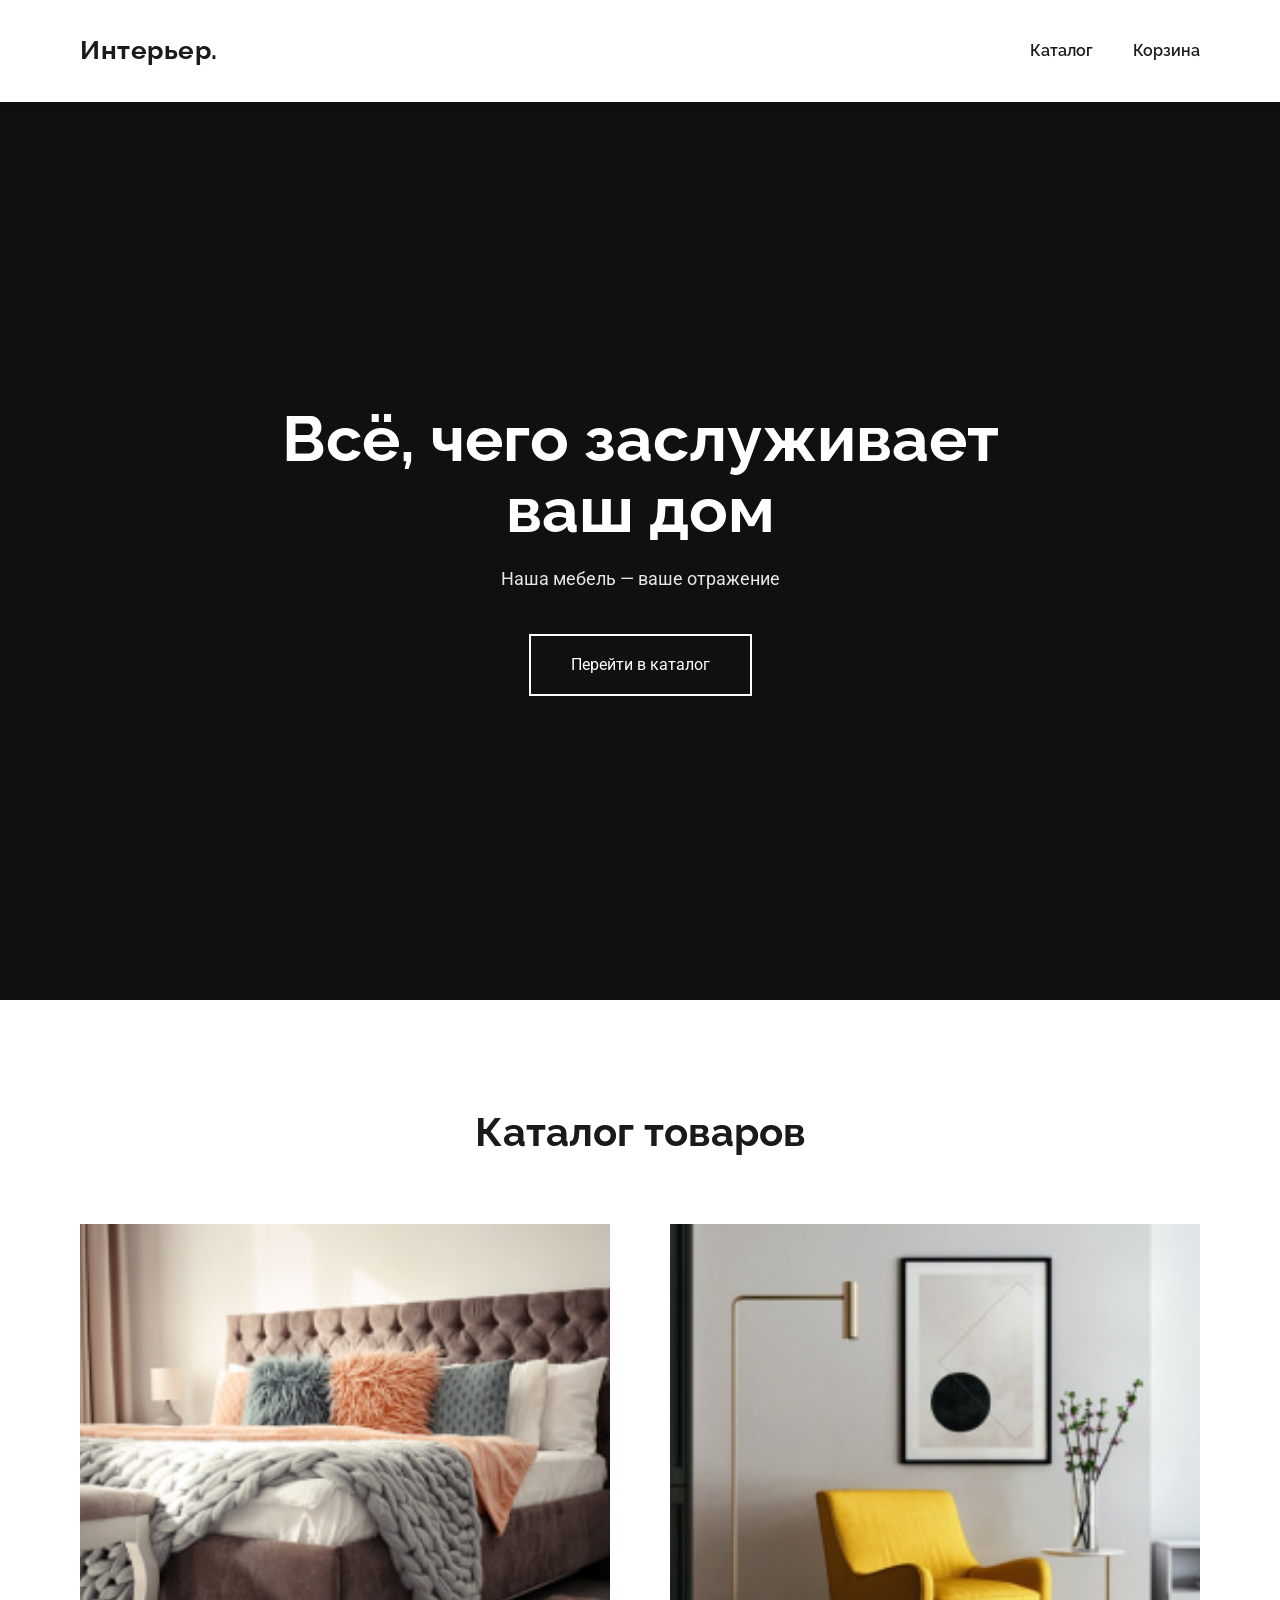
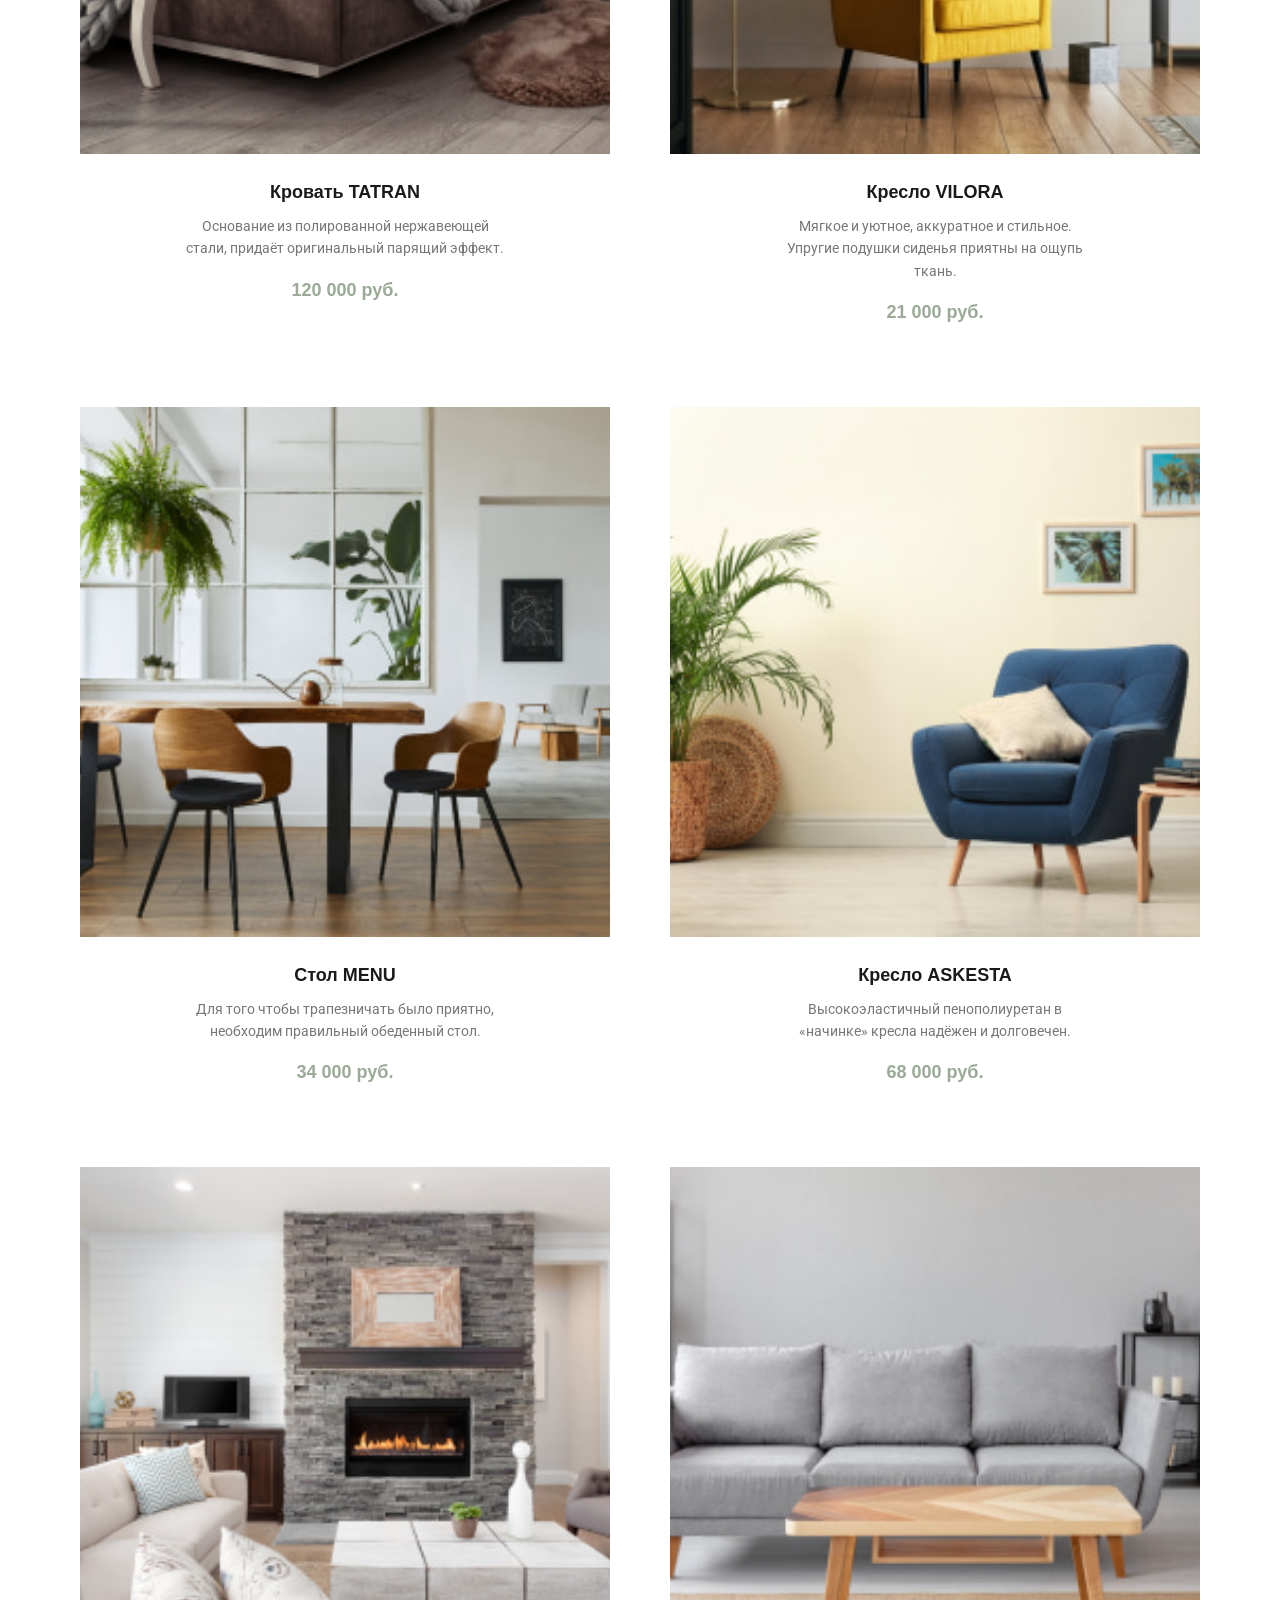
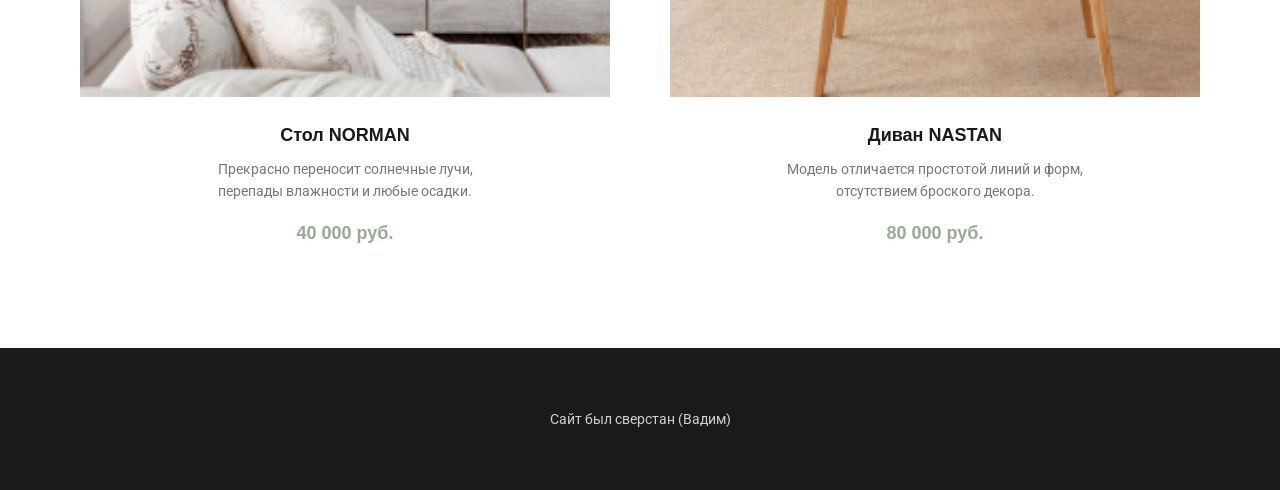
==== commit 9dfdf7ce: "Update index.html" ====
--- a/index.html
+++ b/index.html
@@ -5,25 +5,17 @@
   <meta name="viewport" content="width=device-width, initial-scale=1.0" />
   <title>Интерьер — Всё, чего заслуживает ваш дом</title>
 
-  <!-- Google Fonts: Raleway (заголовки/лого) + Roboto (текст) -->
   <link rel="preconnect" href="https://fonts.googleapis.com" />
   <link rel="preconnect" href="https://fonts.gstatic.com" crossorigin />
-  <link
-    href="https://fonts.googleapis.com/css2?family=Raleway:wght@500;700&family=Roboto:wght@400;500;700&display=swap"
-    rel="stylesheet"
-  />
-
+  <link href="https://fonts.googleapis.com/css2?family=Raleway:wght@700&family=Roboto:wght@400;500&display=swap" rel="stylesheet" />
 
   <link rel="stylesheet" href="styles/style.css" />
 </head>
 <body>
 
-
   <section class="hero">
-
-
     <header>
-      <div class="center">
+      <div class="center header-flex">
         <a href="#" class="logo">Интерьер.</a>
         <nav>
           <a href="#catalog">Каталог</a>
@@ -32,7 +24,6 @@
       </div>
     </header>
 
-
     <div class="hero-content">
       <div class="center">
         <h1>Всё, чего заслуживает ваш дом</h1>
@@ -40,7 +31,6 @@
         <a href="#catalog" class="hero-link">Перейти в каталог</a>
       </div>
     </div>
-
   </section>
 
   <section class="catalog" id="catalog">
@@ -48,15 +38,12 @@
       <h2>Каталог товаров</h2>
 
       <div class="products-grid">
-
-
         <div class="product-card">
           <img src="images/bed-tatran.jpg" alt="Кровать TATRAN" />
           <h3>Кровать TATRAN</h3>
           <p>Основание из полированной нержавеющей стали, придаёт оригинальный парящий эффект.</p>
           <span class="price">120 000 руб.</span>
         </div>
-
 
         <div class="product-card">
           <img src="images/chair-vilora.jpg" alt="Кресло VILORA" />
@@ -65,14 +52,12 @@
           <span class="price">21 000 руб.</span>
         </div>
 
-
         <div class="product-card">
           <img src="images/table-menu.jpg" alt="Стол MENU" />
           <h3>Стол MENU</h3>
           <p>Для того чтобы трапезничать было приятно, необходим правильный обеденный стол.</p>
           <span class="price">34 000 руб.</span>
         </div>
-
 
         <div class="product-card">
           <img src="images/chair-askesta.jpg" alt="Кресло ASKESTA" />
@@ -81,7 +66,6 @@
           <span class="price">68 000 руб.</span>
         </div>
 
-
         <div class="product-card">
           <img src="images/table-norman.jpg" alt="Стол NORMAN" />
           <h3>Стол NORMAN</h3>
@@ -89,21 +73,20 @@
           <span class="price">40 000 руб.</span>
         </div>
 
-  
         <div class="product-card">
           <img src="images/sofa-nastan.jpg" alt="Диван NASTAN" />
           <h3>Диван NASTAN</h3>
           <p>Модель отличается простотой линий и форм, отсутствием броского декора.</p>
           <span class="price">80 000 руб.</span>
         </div>
-
       </div>
     </div>
   </section>
 
-
   <footer>
-    <p>Сайт был сверстан вадимом</p>
+    <div class="center">
+      <p>Сайт был сверстан (Вадим)</p>
+    </div>
   </footer>
 
 </body>
--- a/styles/style.css
+++ b/styles/style.css
@@ -1,4 +1,6 @@
-/* Базовые сбросы */
+/* ==========================================================================
+   ОБЩИЕ СТИЛИ И СБРОС (НОВЫЙ ВАРИАНТ)
+   ========================================================================== */
 * {
   margin: 0;
   padding: 0;
@@ -6,298 +8,218 @@
 }
 
 body {
-  font-family: 'Open Sans', sans-serif;
-  background-color: #ffffff;
-  color: #2d2d2d;
-  line-height: 1.5;
-}
-
-/* Центрирующий контейнер — ядро вёрстки */
-.container {
+  /* Заменяем Roboto на Montserrat для более современного вида */
+  font-family: 'Montserrat', 'Roboto', sans-serif;
+  background-color: #fff;
+  color: #1a1a1a;
+  line-height: 1.6;
+}
+
+/* Изменим максимальную ширину контейнера, сделаем его просторнее */
+.center {
   max-width: 1200px;
-  margin: 0 auto;  /* это центрирует блок по горизонтали */
-  padding: 0 20px;
-  width: 100%;     /* занимает всю доступную ширину до max-width */
-}
-
-/* Типографика */
-h1, h2, h3, h4, .logo, .btn {
-  font-family: 'Montserrat', sans-serif;
-  font-weight: 700;
-}
-
-.section-title {
-  font-size: 32px;
-  margin-bottom: 40px;
-  text-align: center;
-  color: #1f1f1f;
-}
-
-/* Шапка */
-.main-header {
-  background-color: #1f1f1f;
-  padding: 16px 0;
-  position: sticky;
+  margin: 0 auto;
+  padding: 0 40px; /* Добавим боковые отступы */
+}
+
+/* ==========================================================================
+   HEADER (ФИКСИРОВАННЫЙ, ПРЕМИАЛЬНЫЙ)
+   ========================================================================== */
+header {
+  position: fixed; /* Закрепим его сверху */
   top: 0;
-  z-index: 100;
-}
-
-.main-header .container {
+  left: 0;
+  right: 0;
+  z-index: 1000;
+  padding: 30px 0; /* Увеличим отступы */
+  background-color: #fff; /* Сделаем его белым */
+  box-shadow: 0 4px 15px rgba(0, 0, 0, 0.05); /* Легкая тень */
+}
+
+header .center {
   display: flex;
   justify-content: space-between;
   align-items: center;
 }
 
 .logo {
-  color: #ffffff;
-  font-size: 24px;
+  font-family: 'Raleway', sans-serif;
+  font-size: 26px; /* Больше логотип */
+  font-weight: 700;
+  color: #1a1a1a; /* Цвет стал темным */
   text-decoration: none;
-  letter-spacing: 1px;
-}
-
-.main-nav {
-  display: flex;
-  gap: 32px;
-}
-
-.main-nav a {
-  color: #ffffff;
+  letter-spacing: 0.5px;
+}
+
+nav {
+  display: flex;
+  gap: 40px; /* Просторнее меню */
+}
+
+nav a {
+  font-family: 'Raleway', sans-serif;
+  color: #1a1a1a; /* Цвет темный */
   text-decoration: none;
-  font-weight: 500;
-  transition: opacity 0.2s;
-}
-
-.main-nav a:hover {
-  opacity: 0.8;
-}
-
-/* Hero */
+  font-size: 16px; /* Текст крупнее */
+  font-weight: 600; /* Жирнее */
+  position: relative; /* Для эффекта подчеркивания */
+}
+
+/* Эффект плавного подчеркивания при наведении */
+nav a::after {
+  content: '';
+  position: absolute;
+  width: 0;
+  height: 2px;
+  bottom: -5px;
+  left: 0;
+  background-color: #9aaa97; /* Твой старый цвет для акцента */
+  transition: width 0.3s;
+}
+
+nav a:hover::after {
+  width: 100%;
+}
+
+/* ==========================================================================
+   HERO (КРУПНЕЕ, МИНИМАЛИСТИЧНЕЕ)
+   ========================================================================== */
 .hero {
-  background-image: linear-gradient(90deg, rgba(0,0,0,0.6) 0%, rgba(0,0,0,0.2) 70%), url('images/hero-bg.jpg');
+  position: relative;
+  min-height: 100vh; /* На весь экран */
+  /* НОВАЯ, БОЛЕЕ ЧИСТАЯ КАРТИНКА - замени ее на свою или я пришлю */
+  background-image: url('https://images.unsplash.com/photo-1593696140826-c58b021acf8b?q=80&w=2070&auto=format&fit=crop');
   background-size: cover;
   background-position: center;
-  min-height: 700px;
-  display: flex;
-  align-items: center;
-  color: #ffffff;
-}
-
-/* Вложенный .container внутри hero центрирует текст */
-.hero .container {
+  background-color: #1a1a1a;
+  display: flex;
+  align-items: center; /* Текст по центру экрана */
+  margin-top: 100px; /* Отступ под фиксированный хедер */
+}
+
+/* Убираем старый градиент, делаем более чистую подложку */
+.hero::before {
+  content: '';
+  position: absolute;
+  inset: 0;
+  background: rgba(0, 0, 0, 0.4); /* Просто темный фон */
+}
+
+.hero-content {
+  position: relative;
+  z-index: 2;
+  width: 100%;
+  text-align: center; /* Всё по центру */
+}
+
+.hero h1 {
+  font-family: 'Raleway', sans-serif;
+  font-size: 64px; /* НАМНОГО КРУПНЕЕ */
+  font-weight: 700;
+  color: #fff;
+  line-height: 1.1;
+  max-width: 800px; /* Чтобы не растягивался на весь экран */
+  margin: 0 auto 20px;
+}
+
+.hero-subtitle {
+  font-family: 'Roboto', sans-serif;
+  font-size: 18px; /* Крупнее */
+  color: rgba(255, 255, 255, 0.9);
+  margin-bottom: 40px;
+  font-weight: 400;
+}
+
+/* Переделаем ссылку в полноценную кнопку */
+.hero-link {
+  display: inline-block;
+  font-family: 'Roboto', sans-serif;
+  font-size: 16px;
+  color: #fff;
+  text-decoration: none;
+  padding: 16px 40px;
+  border: 2px solid #fff;
+  transition: all 0.3s;
+}
+
+.hero-link:hover {
+  background-color: #fff;
+  color: #1a1a1a;
+}
+
+/* ==========================================================================
+   CATALOG (ОГРОМНАЯ ГРИД-СЕТКА ПО 2 ТОВАРА)
+   ========================================================================== */
+.catalog {
+  padding: 100px 0; /* Больше отступы */
+}
+
+.catalog h2 {
+  font-family: 'Raleway', sans-serif;
+  font-size: 40px; /* Крупнее заголовок */
+  font-weight: 700;
+  margin-bottom: 60px; /* Больше отступ */
   text-align: center;
-}
-
-.hero__title {
-  font-size: 56px;
-  margin-bottom: 16px;
-  line-height: 1.2;
-}
-
-.hero__subtitle {
-  font-size: 18px;
-  margin-bottom: 32px;
-  opacity: 0.9;
-}
-
-/* Кнопки */
-.btn {
-  display: inline-block;
-  background-color: transparent;
-  border: 2px solid #b85c38;
-  color: #b85c38;
-  padding: 12px 32px;
-  font-weight: 600;
-  text-decoration: none;
-  border-radius: 40px;
-  transition: all 0.3s;
-  cursor: pointer;
-}
-
-.btn--primary {
-  background-color: #b85c38;
-  color: #ffffff;
-  border-color: #b85c38;
-}
-
-.btn--primary:hover {
-  background-color: #9f4b2e;
-  border-color: #9f4b2e;
-}
-
-.btn--small {
-  padding: 8px 20px;
-  font-size: 14px;
-  border-width: 1px;
-}
-
-/* Преимущества */
-.features {
-  padding: 80px 0;
-  background-color: #f9f9f9;
-}
-
-.features__grid {
-  display: flex;
-  gap: 40px;
-  justify-content: center;  /* центрирует карточки по горизонтали */
-  flex-wrap: wrap;
-}
-
-.feature-item {
-  flex: 1 1 280px;
-  text-align: center;
-  padding: 20px;
-}
-
-.feature-icon {
-  font-size: 48px;
-  display: block;
-  margin-bottom: 16px;
-}
-
-.feature-item h3 {
-  font-size: 18px;
-  margin-bottom: 8px;
-}
-
-.feature-item p {
-  color: #666;
-  font-size: 14px;
-}
-
-/* Каталог */
-.catalog {
-  padding: 80px 0;
-}
-
+  color: #1a1a1a;
+}
+
+/* ПОЛНОСТЬЮ НОВАЯ СЕТКА: 2 ТОВАРА В РЯД, ОГРОМНЫЕ ФОТО */
 .products-grid {
   display: grid;
-  grid-template-columns: repeat(auto-fill, minmax(280px, 1fr));
-  gap: 30px;
+  grid-template-columns: repeat(2, 1fr); /* 2 колонки */
+  gap: 80px 60px; /* Огромные отступы */
 }
 
 .product-card {
-  background: #ffffff;
-  border-radius: 12px;
-  overflow: hidden;
-  box-shadow: 0 4px 12px rgba(0,0,0,0.08);
-  transition: transform 0.3s, box-shadow 0.3s;
-}
-
-.product-card:hover {
-  transform: translateY(-5px);
-  box-shadow: 0 10px 20px rgba(0,0,0,0.15);
+  display: flex;
+  flex-direction: column;
+  align-items: center; /* Центрируем всё */
+  text-align: center;
 }
 
 .product-card img {
   width: 100%;
-  height: 220px;
+  height: auto; /* Убираем фиксированную высоту, фото на весь блок */
+  aspect-ratio: 1 / 1; /* Сделаем их квадратными, это стильно */
   object-fit: cover;
   display: block;
-}
-
-.product-card__content {
-  padding: 20px;
+  background: #f5f5f5; /* Светлый фон вместо градиента */
+  margin-bottom: 24px;
 }
 
 .product-card h3 {
+  font-family: 'Montserrat', sans-serif;
+  font-size: 18px; /* Крупнее */
+  font-weight: 600;
+  margin-bottom: 8px;
+  color: #1a1a1a;
+}
+
+.product-card p {
+  font-family: 'Roboto', sans-serif;
+  font-size: 14px;
+  color: #777;
+  line-height: 1.6;
+  margin-bottom: 16px;
+  max-width: 320px; /* Ограничим ширину текста */
+}
+
+/* Добавим акцентный цвет для цены */
+.product-card .price {
+  font-family: 'Montserrat', sans-serif;
   font-size: 18px;
-  margin-bottom: 8px;
-}
-
-.product-card p {
-  color: #666;
+  font-weight: 700;
+  color: #9aaa97; /* Акцентный цвет */
+}
+
+/* ==========================================================================
+   FOOTER (МИНИМАЛИСТИЧНЫЙ)
+   ========================================================================== */
+footer {
+  background-color: #1a1a1a; /* Сделаем его темным */
+  color: rgba(255, 255, 255, 0.8);
+  padding: 60px 0;
+  text-align: center;
+  font-family: 'Roboto', sans-serif;
   font-size: 14px;
-  margin-bottom: 12px;
-}
-
-.price {
-  display: block;
-  font-size: 18px;
-  font-weight: 700;
-  color: #b85c38;
-  margin-bottom: 16px;
-}
-
-/* Футер */
-.main-footer {
-  background-color: #1f1f1f;
-  color: #aaaaaa;
-  padding: 60px 0 20px;
-}
-
-.footer__cols {
-  display: grid;
-  grid-template-columns: repeat(auto-fit, minmax(200px, 1fr));
-  gap: 40px;
-  margin-bottom: 40px;
-}
-
-.footer__col h4 {
-  color: #ffffff;
-  margin-bottom: 16px;
-  font-size: 16px;
-}
-
-.footer__col ul {
-  list-style: none;
-}
-
-.footer__col li {
-  margin-bottom: 8px;
-}
-
-.footer__col a {
-  color: #aaaaaa;
-  text-decoration: none;
-  transition: color 0.2s;
-}
-
-.footer__col a:hover {
-  color: #ffffff;
-}
-
-.social-links {
-  display: flex;
-  gap: 16px;
-}
-
-.social-links a {
-  font-size: 24px;
-  color: #aaaaaa;
-  transition: color 0.2s;
-}
-
-.social-links a:hover {
-  color: #b85c38;
-}
-
-.copyright {
-  text-align: center;
-  padding-top: 20px;
-  border-top: 1px solid #333;
-  font-size: 14px;
-}
-
-/* Адаптивность */
-@media (max-width: 768px) {
-  .hero__title {
-    font-size: 32px;
-  }
-  .hero__subtitle {
-    font-size: 16px;
-  }
-  .hero {
-    min-height: 500px;
-  }
-  .features__grid {
-    gap: 20px;
-  }
-  .footer__cols {
-    grid-template-columns: 1fr;
-    text-align: center;
-  }
-  .social-links {
-    justify-content: center;
-  }
-}
+}
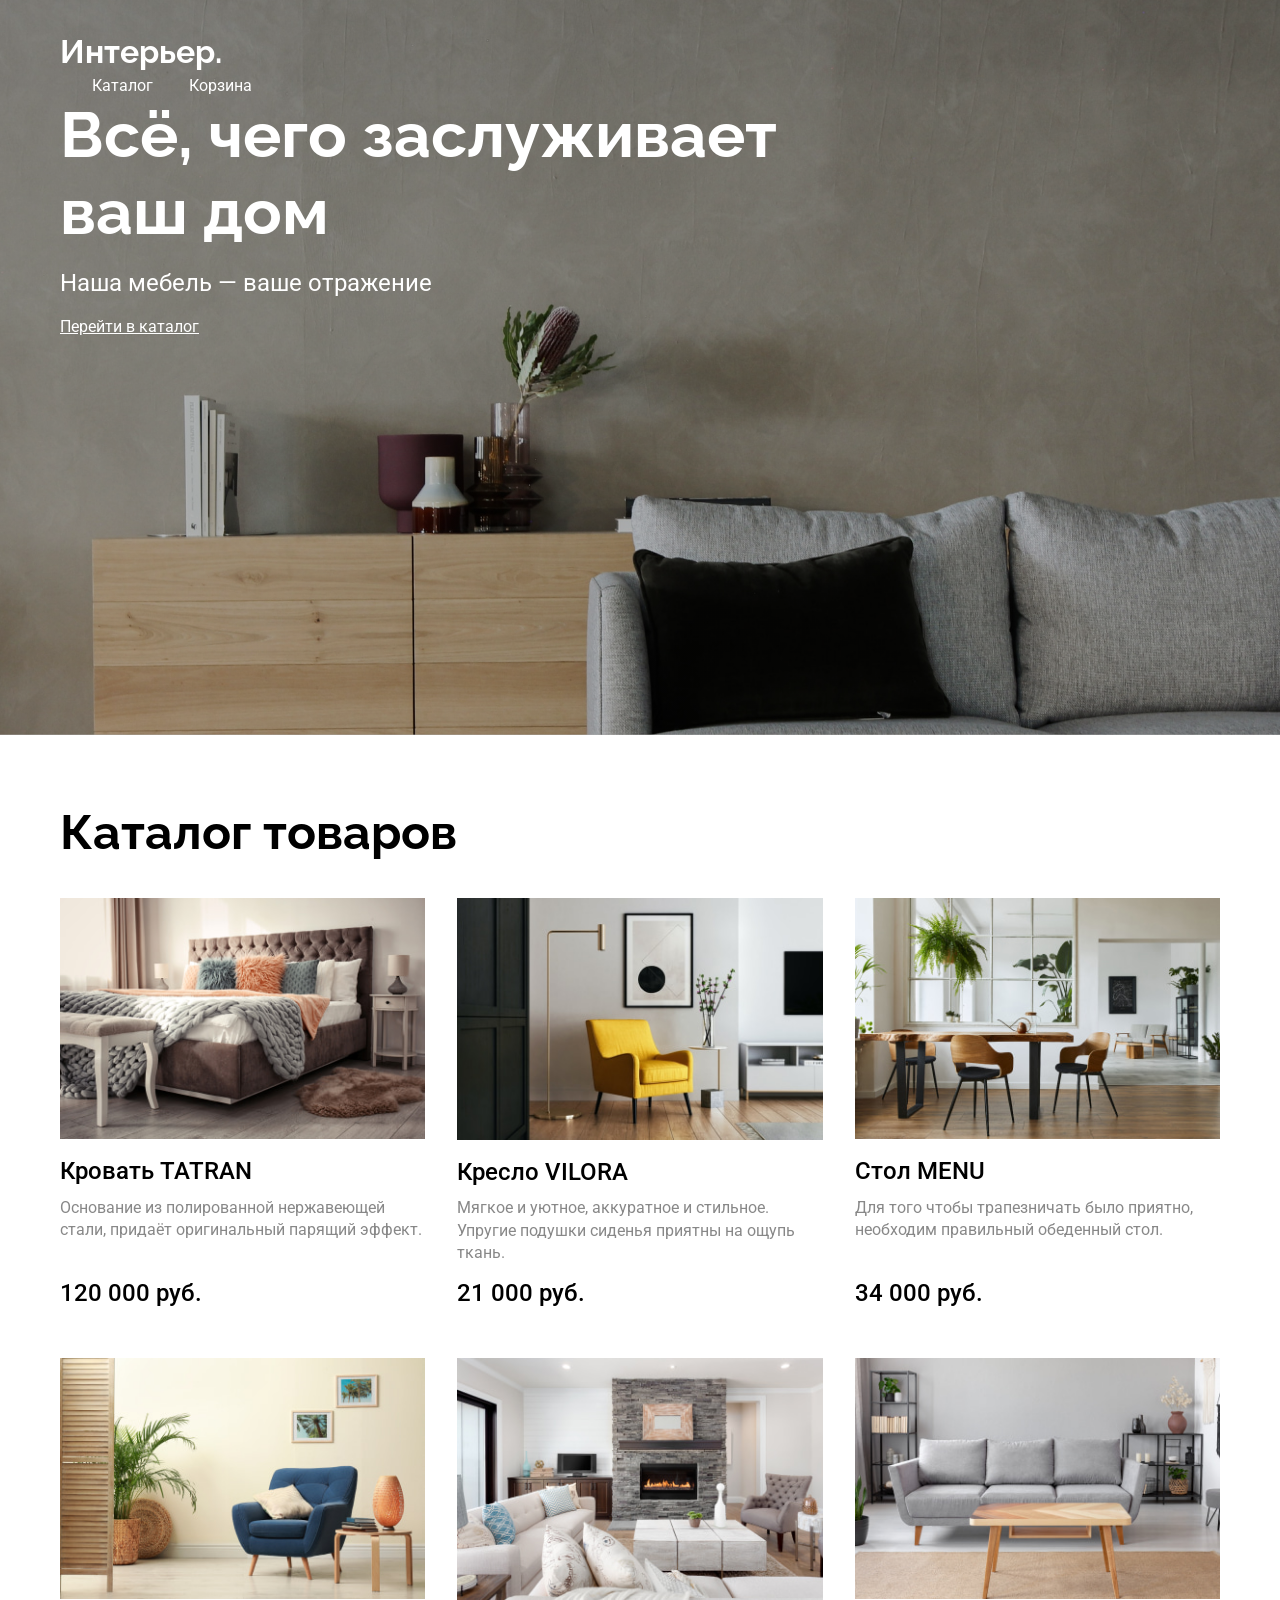
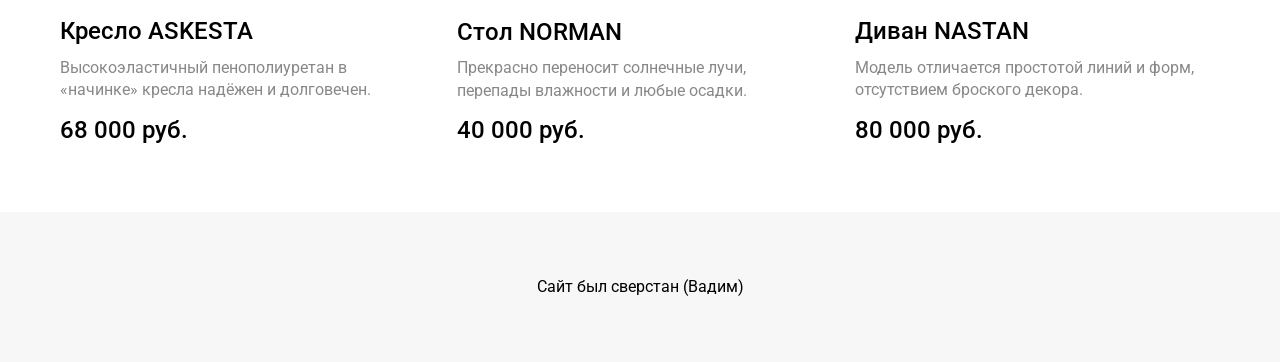
==== commit 8dd211f0: "Update index.html" ====
--- a/index.html
+++ b/index.html
@@ -4,18 +4,16 @@
   <meta charset="UTF-8" />
   <meta name="viewport" content="width=device-width, initial-scale=1.0" />
   <title>Интерьер — Всё, чего заслуживает ваш дом</title>
-
   <link rel="preconnect" href="https://fonts.googleapis.com" />
   <link rel="preconnect" href="https://fonts.gstatic.com" crossorigin />
   <link href="https://fonts.googleapis.com/css2?family=Raleway:wght@700&family=Roboto:wght@400;500&display=swap" rel="stylesheet" />
-
   <link rel="stylesheet" href="styles/style.css" />
 </head>
 <body>
 
   <section class="hero">
     <header>
-      <div class="center header-flex">
+      <div class="center header-content">
         <a href="#" class="logo">Интерьер.</a>
         <nav>
           <a href="#catalog">Каталог</a>
@@ -24,19 +22,16 @@
       </div>
     </header>
 
-    <div class="hero-content">
-      <div class="center">
-        <h1>Всё, чего заслуживает ваш дом</h1>
-        <p class="hero-subtitle">Наша мебель — ваше отражение</p>
-        <a href="#catalog" class="hero-link">Перейти в каталог</a>
-      </div>
+    <div class="center hero-text">
+      <h1>Всё, чего заслуживает ваш дом</h1>
+      <p class="hero-subtitle">Наша мебель — ваше отражение</p>
+      <a href="#catalog" class="hero-link">Перейти в каталог</a>
     </div>
   </section>
 
   <section class="catalog" id="catalog">
     <div class="center">
       <h2>Каталог товаров</h2>
-
       <div class="products-grid">
         <div class="product-card">
           <img src="images/bed-tatran.jpg" alt="Кровать TATRAN" />
@@ -44,35 +39,30 @@
           <p>Основание из полированной нержавеющей стали, придаёт оригинальный парящий эффект.</p>
           <span class="price">120 000 руб.</span>
         </div>
-
         <div class="product-card">
           <img src="images/chair-vilora.jpg" alt="Кресло VILORA" />
           <h3>Кресло VILORA</h3>
           <p>Мягкое и уютное, аккуратное и стильное. Упругие подушки сиденья приятны на ощупь ткань.</p>
           <span class="price">21 000 руб.</span>
         </div>
-
         <div class="product-card">
           <img src="images/table-menu.jpg" alt="Стол MENU" />
           <h3>Стол MENU</h3>
           <p>Для того чтобы трапезничать было приятно, необходим правильный обеденный стол.</p>
           <span class="price">34 000 руб.</span>
         </div>
-
         <div class="product-card">
           <img src="images/chair-askesta.jpg" alt="Кресло ASKESTA" />
           <h3>Кресло ASKESTA</h3>
           <p>Высокоэластичный пенополиуретан в «начинке» кресла надёжен и долговечен.</p>
           <span class="price">68 000 руб.</span>
         </div>
-
         <div class="product-card">
           <img src="images/table-norman.jpg" alt="Стол NORMAN" />
           <h3>Стол NORMAN</h3>
           <p>Прекрасно переносит солнечные лучи, перепады влажности и любые осадки.</p>
           <span class="price">40 000 руб.</span>
         </div>
-
         <div class="product-card">
           <img src="images/sofa-nastan.jpg" alt="Диван NASTAN" />
           <h3>Диван NASTAN</h3>
--- a/styles/style.css
+++ b/styles/style.css
@@ -1,6 +1,4 @@
-/* ==========================================================================
-   ОБЩИЕ СТИЛИ И СБРОС (НОВЫЙ ВАРИАНТ)
-   ========================================================================== */
+/* --- Сброс стилей --- */
 * {
   margin: 0;
   padding: 0;
@@ -8,218 +6,136 @@
 }
 
 body {
-  /* Заменяем Roboto на Montserrat для более современного вида */
-  font-family: 'Montserrat', 'Roboto', sans-serif;
-  background-color: #fff;
-  color: #1a1a1a;
-  line-height: 1.6;
+  font-family: 'Roboto', sans-serif;
+  color: #000;
+  line-height: 1.4;
 }
 
-/* Изменим максимальную ширину контейнера, сделаем его просторнее */
+/* Выравнивание по центру (Задание 5) */
 .center {
   max-width: 1200px;
   margin: 0 auto;
-  padding: 0 40px; /* Добавим боковые отступы */
+  padding: 0 20px;
 }
 
-/* ==========================================================================
-   HEADER (ФИКСИРОВАННЫЙ, ПРЕМИАЛЬНЫЙ)
-   ========================================================================== */
+/* --- HEADER (Задание 1) --- */
 header {
-  position: fixed; /* Закрепим его сверху */
-  top: 0;
-  left: 0;
-  right: 0;
-  z-index: 1000;
-  padding: 30px 0; /* Увеличим отступы */
-  background-color: #fff; /* Сделаем его белым */
-  box-shadow: 0 4px 15px rgba(0, 0, 0, 0.05); /* Легкая тень */
+  padding-top: 30px;
 }
 
-header .center {
+.header-flex {
   display: flex;
   justify-content: space-between;
   align-items: center;
+  border-bottom: 1px solid rgba(255, 255, 255, 0.5); /* Линия как на макете */
+  padding-bottom: 16px;
 }
 
 .logo {
   font-family: 'Raleway', sans-serif;
-  font-size: 26px; /* Больше логотип */
+  font-size: 32px;
   font-weight: 700;
-  color: #1a1a1a; /* Цвет стал темным */
+  color: #fff;
   text-decoration: none;
-  letter-spacing: 0.5px;
-}
-
-nav {
-  display: flex;
-  gap: 40px; /* Просторнее меню */
 }
 
 nav a {
-  font-family: 'Raleway', sans-serif;
-  color: #1a1a1a; /* Цвет темный */
+  color: #fff;
   text-decoration: none;
-  font-size: 16px; /* Текст крупнее */
-  font-weight: 600; /* Жирнее */
-  position: relative; /* Для эффекта подчеркивания */
+  margin-left: 32px;
+  font-size: 16px;
 }
 
-/* Эффект плавного подчеркивания при наведении */
-nav a::after {
-  content: '';
-  position: absolute;
-  width: 0;
-  height: 2px;
-  bottom: -5px;
-  left: 0;
-  background-color: #9aaa97; /* Твой старый цвет для акцента */
-  transition: width 0.3s;
-}
-
-nav a:hover::after {
-  width: 100%;
-}
-
-/* ==========================================================================
-   HERO (КРУПНЕЕ, МИНИМАЛИСТИЧНЕЕ)
-   ========================================================================== */
+/* --- HERO SECTION (Задание 2) --- */
 .hero {
-  position: relative;
-  min-height: 100vh; /* На весь экран */
-  /* НОВАЯ, БОЛЕЕ ЧИСТАЯ КАРТИНКА - замени ее на свою или я пришлю */
-  background-image: url('https://images.unsplash.com/photo-1593696140826-c58b021acf8b?q=80&w=2070&auto=format&fit=crop');
+  /* Замени images/hero-bg.jpg на путь к своей большой картинке */
+  background-image: linear-gradient(rgba(0, 0, 0, 0.3), rgba(0, 0, 0, 0.3)), url('../images/hero-bg.jpg');
   background-size: cover;
   background-position: center;
-  background-color: #1a1a1a;
-  display: flex;
-  align-items: center; /* Текст по центру экрана */
-  margin-top: 100px; /* Отступ под фиксированный хедер */
-}
-
-/* Убираем старый градиент, делаем более чистую подложку */
-.hero::before {
-  content: '';
-  position: absolute;
-  inset: 0;
-  background: rgba(0, 0, 0, 0.4); /* Просто темный фон */
+  min-height: 735px;
+  color: #fff;
 }
 
 .hero-content {
-  position: relative;
-  z-index: 2;
-  width: 100%;
-  text-align: center; /* Всё по центру */
+  padding-top: 64px;
 }
 
 .hero h1 {
   font-family: 'Raleway', sans-serif;
-  font-size: 64px; /* НАМНОГО КРУПНЕЕ */
+  font-size: 64px;
+  line-height: 1.2;
   font-weight: 700;
-  color: #fff;
-  line-height: 1.1;
-  max-width: 800px; /* Чтобы не растягивался на весь экран */
-  margin: 0 auto 20px;
+  max-width: 780px;
+  margin-bottom: 16px;
 }
 
 .hero-subtitle {
-  font-family: 'Roboto', sans-serif;
-  font-size: 18px; /* Крупнее */
-  color: rgba(255, 255, 255, 0.9);
-  margin-bottom: 40px;
-  font-weight: 400;
+  font-size: 24px;
+  margin-bottom: 16px;
 }
 
-/* Переделаем ссылку в полноценную кнопку */
 .hero-link {
-  display: inline-block;
-  font-family: 'Roboto', sans-serif;
+  color: #fff;
   font-size: 16px;
-  color: #fff;
-  text-decoration: none;
-  padding: 16px 40px;
-  border: 2px solid #fff;
-  transition: all 0.3s;
+  text-decoration: underline;
 }
 
-.hero-link:hover {
-  background-color: #fff;
-  color: #1a1a1a;
-}
-
-/* ==========================================================================
-   CATALOG (ОГРОМНАЯ ГРИД-СЕТКА ПО 2 ТОВАРА)
-   ========================================================================== */
+/* --- CATALOG (Задание 3) --- */
 .catalog {
-  padding: 100px 0; /* Больше отступы */
+  padding: 64px 0;
 }
 
 .catalog h2 {
   font-family: 'Raleway', sans-serif;
-  font-size: 40px; /* Крупнее заголовок */
+  font-size: 48px;
   font-weight: 700;
-  margin-bottom: 60px; /* Больше отступ */
-  text-align: center;
-  color: #1a1a1a;
+  margin-bottom: 32px;
 }
 
-/* ПОЛНОСТЬЮ НОВАЯ СЕТКА: 2 ТОВАРА В РЯД, ОГРОМНЫЕ ФОТО */
+/* Сетка товаров через Flexbox или Grid (Grid здесь лучше подходит под макет) */
 .products-grid {
   display: grid;
-  grid-template-columns: repeat(2, 1fr); /* 2 колонки */
-  gap: 80px 60px; /* Огромные отступы */
+  grid-template-columns: repeat(3, 1fr); /* 3 колонки как в макете */
+  gap: 48px 32px;
 }
 
 .product-card {
   display: flex;
   flex-direction: column;
-  align-items: center; /* Центрируем всё */
-  text-align: center;
 }
 
 .product-card img {
   width: 100%;
-  height: auto; /* Убираем фиксированную высоту, фото на весь блок */
-  aspect-ratio: 1 / 1; /* Сделаем их квадратными, это стильно */
-  object-fit: cover;
-  display: block;
-  background: #f5f5f5; /* Светлый фон вместо градиента */
-  margin-bottom: 24px;
+  height: auto;
+  margin-bottom: 16px;
 }
 
 .product-card h3 {
-  font-family: 'Montserrat', sans-serif;
-  font-size: 18px; /* Крупнее */
-  font-weight: 600;
+  font-size: 24px;
+  font-weight: 500;
   margin-bottom: 8px;
-  color: #1a1a1a;
 }
 
 .product-card p {
-  font-family: 'Roboto', sans-serif;
-  font-size: 14px;
-  color: #777;
-  line-height: 1.6;
-  margin-bottom: 16px;
-  max-width: 320px; /* Ограничим ширину текста */
+  font-size: 16px;
+  color: #888;
+  margin-bottom: 12px;
 }
 
-/* Добавим акцентный цвет для цены */
 .product-card .price {
-  font-family: 'Montserrat', sans-serif;
-  font-size: 18px;
-  font-weight: 700;
-  color: #9aaa97; /* Акцентный цвет */
+  font-size: 24px;
+  font-weight: 500;
+  margin-top: auto; /* Прижимает цену к низу, если текст разный по высоте */
 }
 
-/* ==========================================================================
-   FOOTER (МИНИМАЛИСТИЧНЫЙ)
-   ========================================================================== */
+/* --- FOOTER (Задание 4) --- */
 footer {
-  background-color: #1a1a1a; /* Сделаем его темным */
-  color: rgba(255, 255, 255, 0.8);
-  padding: 60px 0;
+  background-color: #f7f7f7;
+  padding: 64px 0;
   text-align: center;
-  font-family: 'Roboto', sans-serif;
-  font-size: 14px;
 }
+
+footer p {
+  font-size: 16px;
+  color: #000;
+}
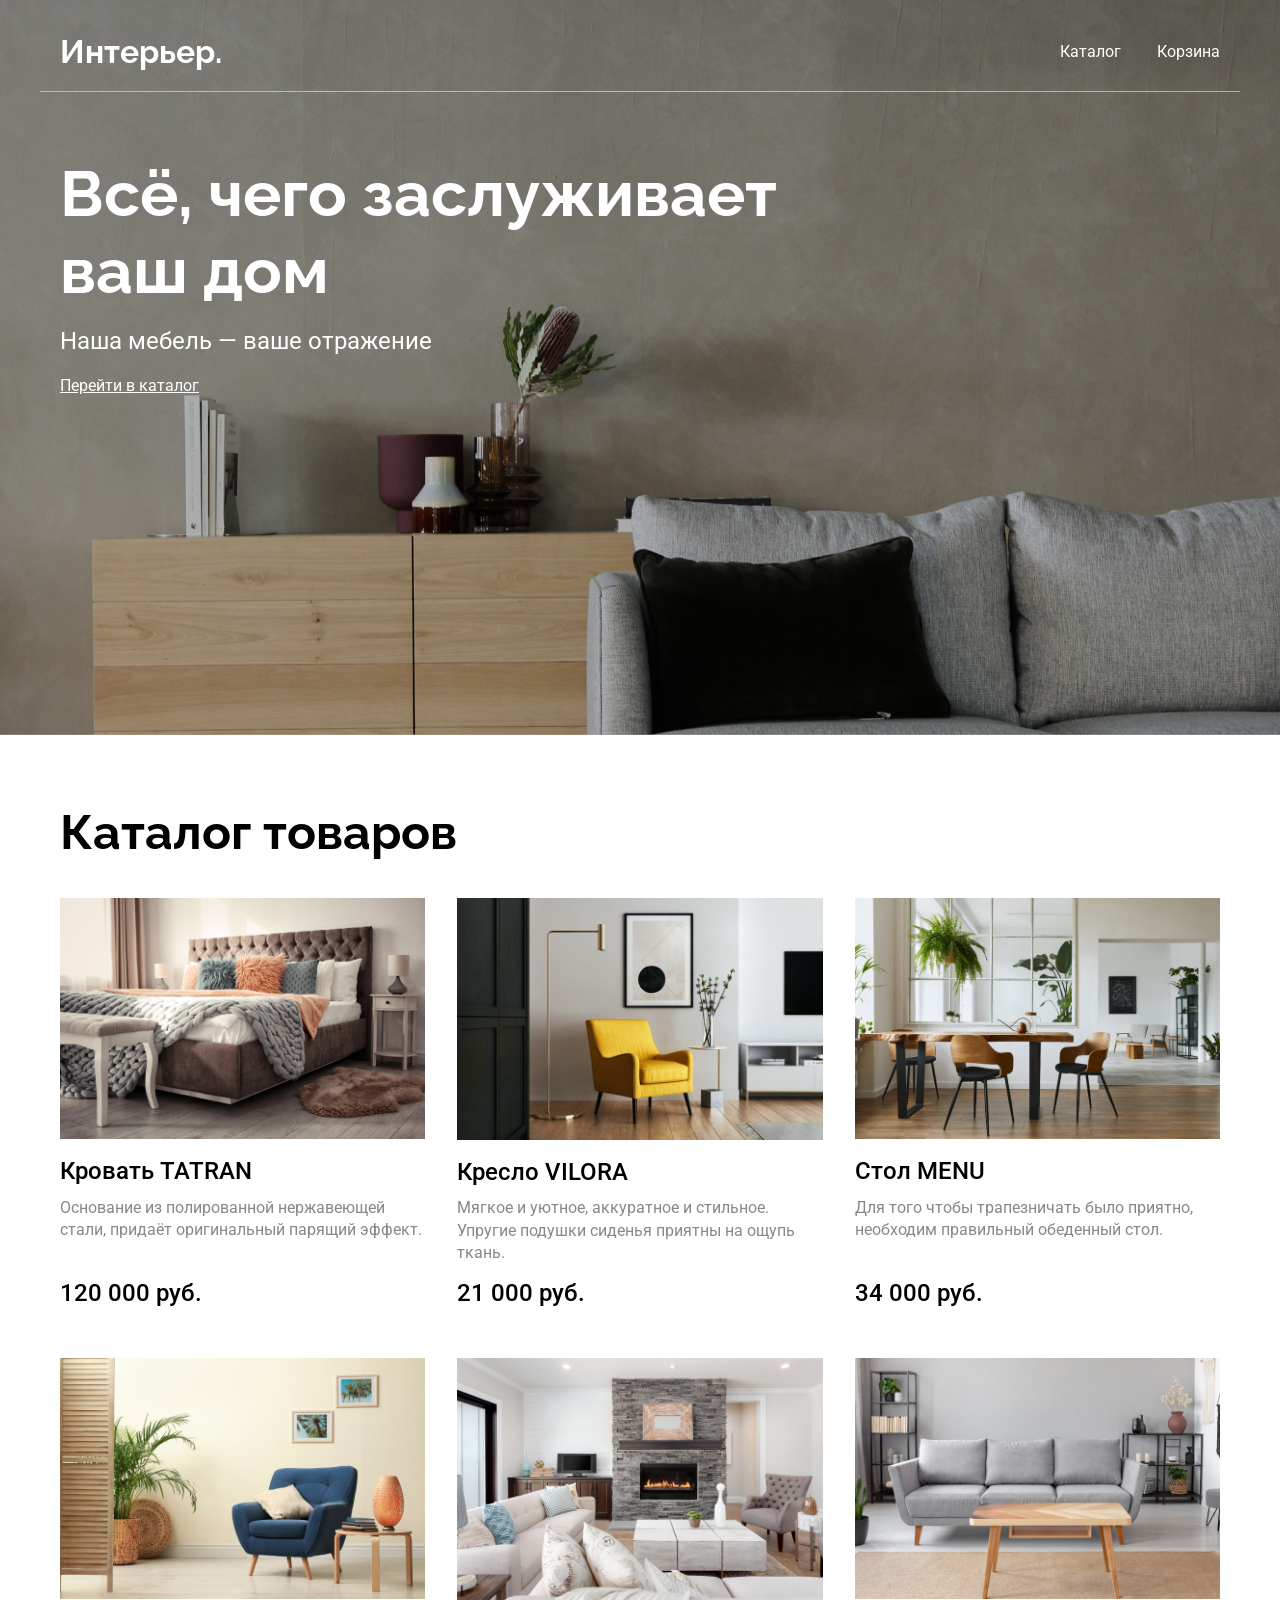
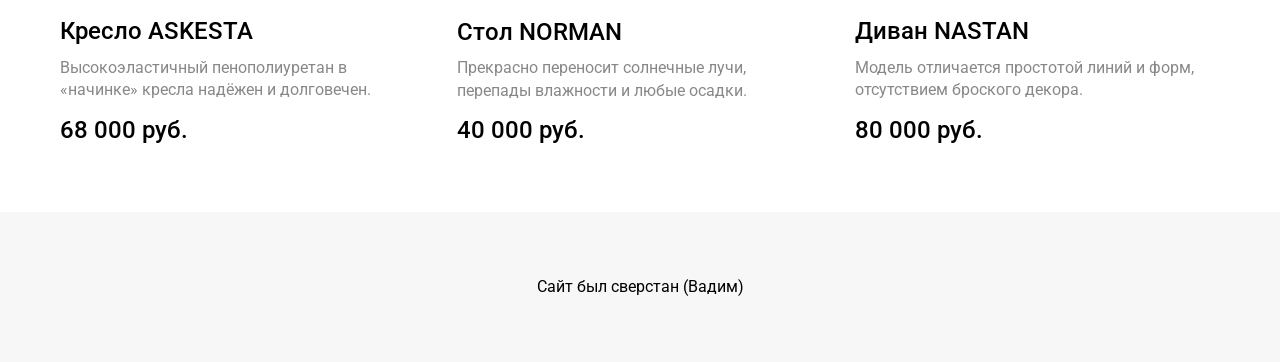
==== commit 243e377f: "Update index.html" ====
--- a/index.html
+++ b/index.html
@@ -6,14 +6,14 @@
   <title>Интерьер — Всё, чего заслуживает ваш дом</title>
   <link rel="preconnect" href="https://fonts.googleapis.com" />
   <link rel="preconnect" href="https://fonts.gstatic.com" crossorigin />
-  <link href="https://fonts.googleapis.com/css2?family=Raleway:wght@700&family=Roboto:wght@400;500&display=swap" rel="stylesheet" />
+  <link href="https://fonts.googleapis.com/css2?family=Montserrat:wght@400;500;600;700&family=Raleway:wght@700&family=Roboto:wght@400;500&display=swap" rel="stylesheet" />
   <link rel="stylesheet" href="styles/style.css" />
 </head>
 <body>
 
   <section class="hero">
     <header>
-      <div class="center header-content">
+      <div class="center header-flex">
         <a href="#" class="logo">Интерьер.</a>
         <nav>
           <a href="#catalog">Каталог</a>
@@ -22,7 +22,7 @@
       </div>
     </header>
 
-    <div class="center hero-text">
+    <div class="center hero-content">
       <h1>Всё, чего заслуживает ваш дом</h1>
       <p class="hero-subtitle">Наша мебель — ваше отражение</p>
       <a href="#catalog" class="hero-link">Перейти в каталог</a>
